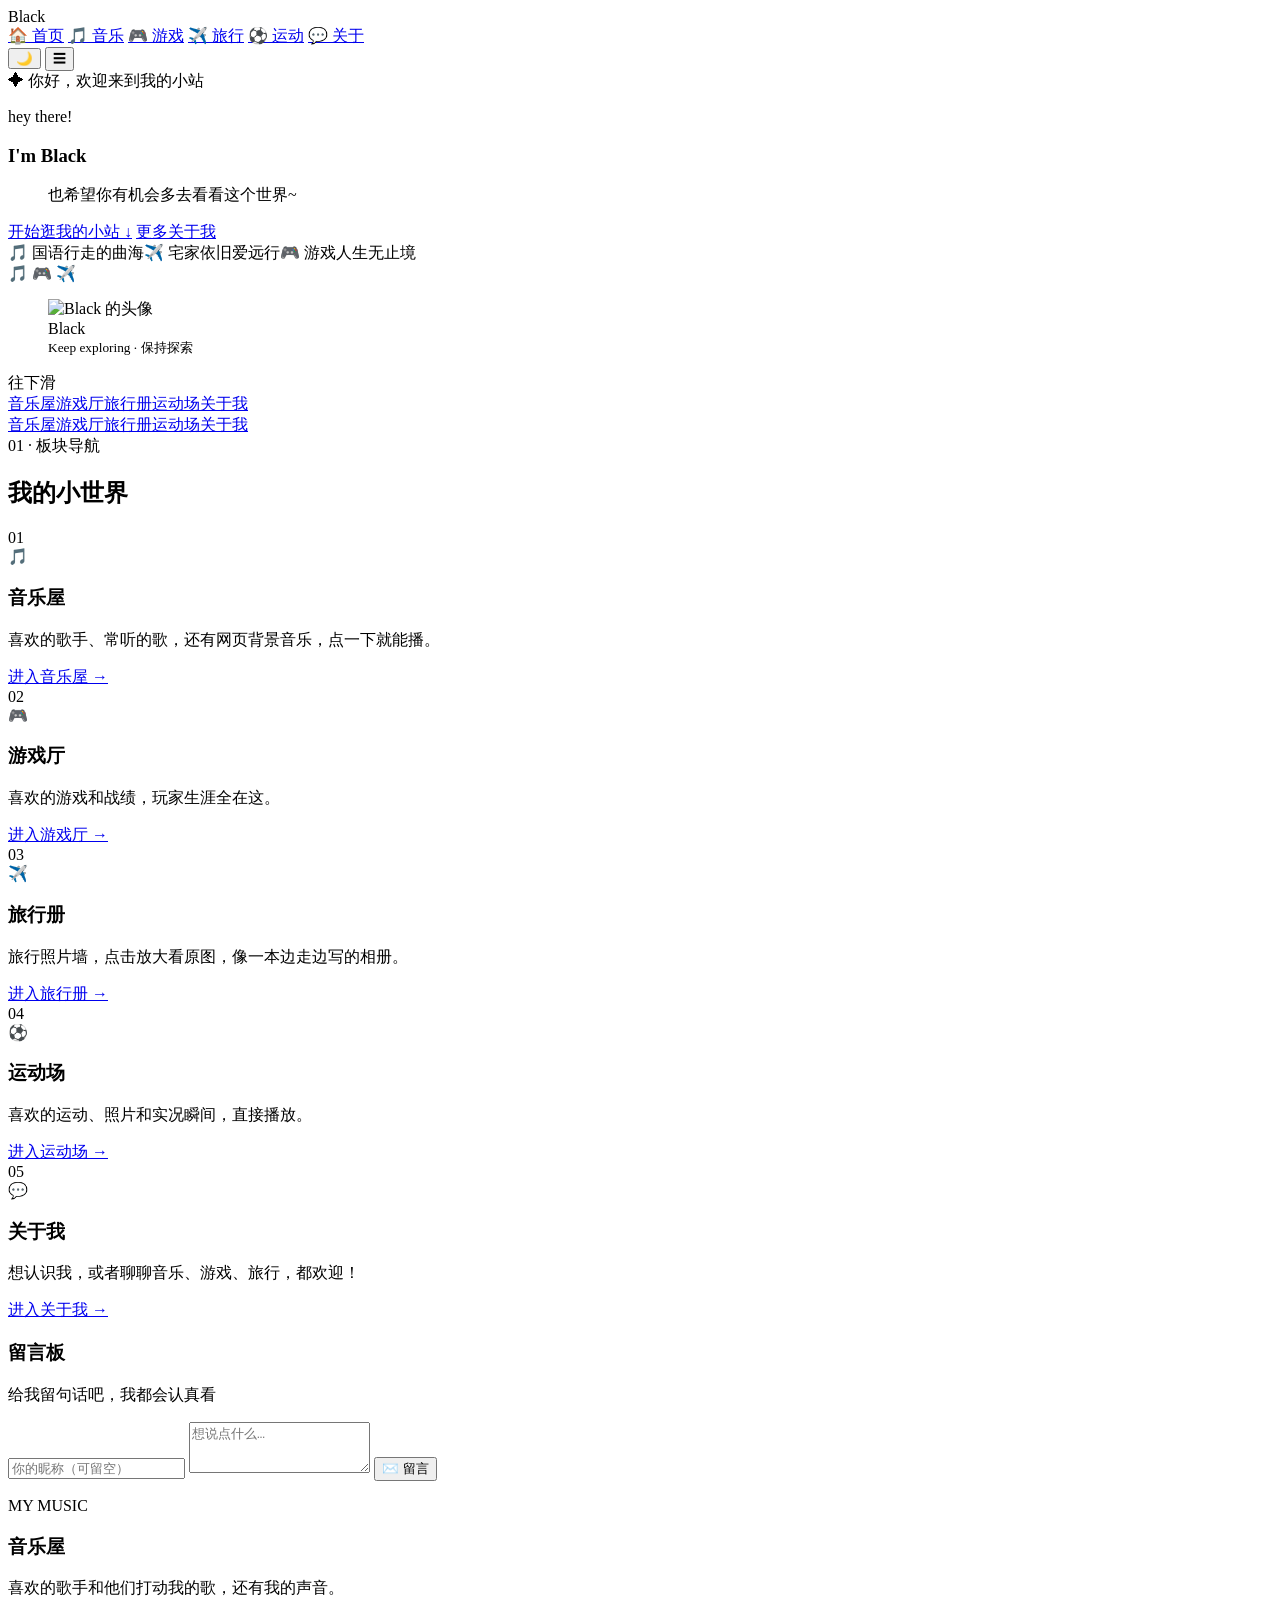
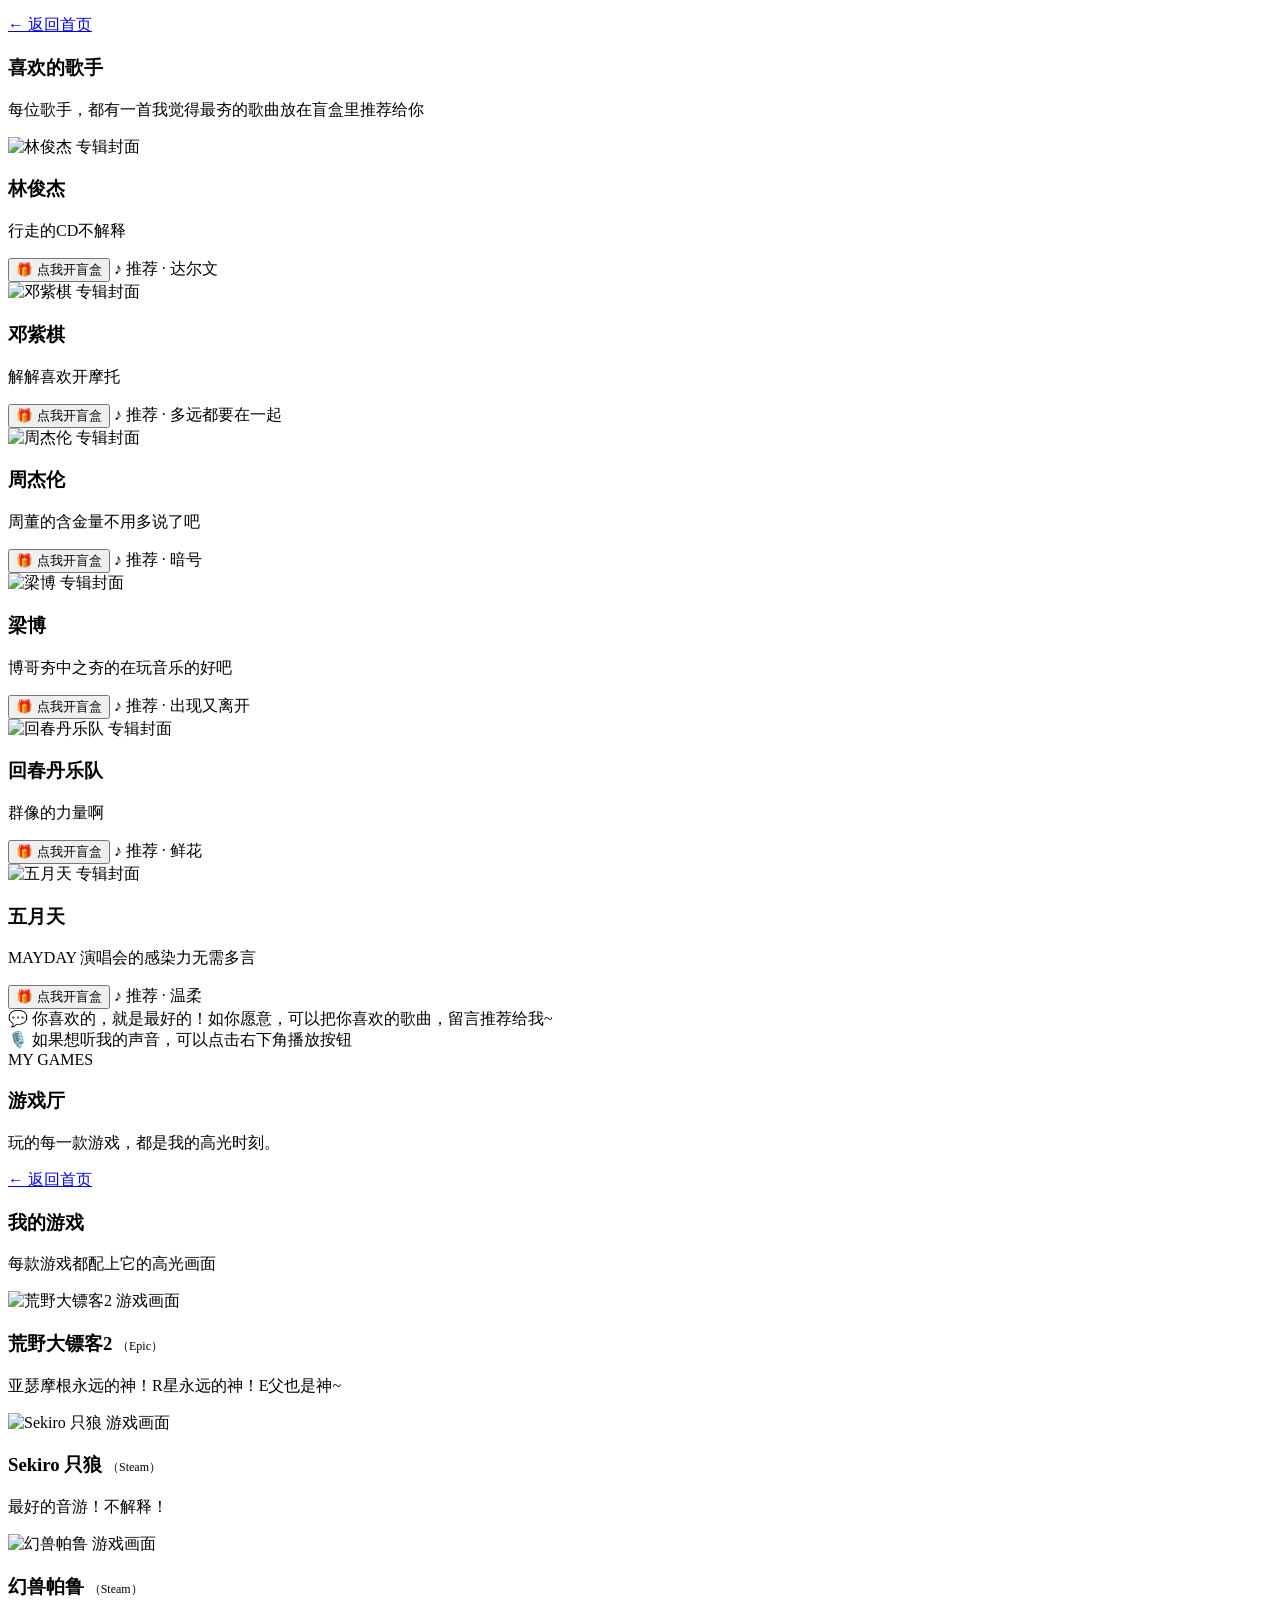
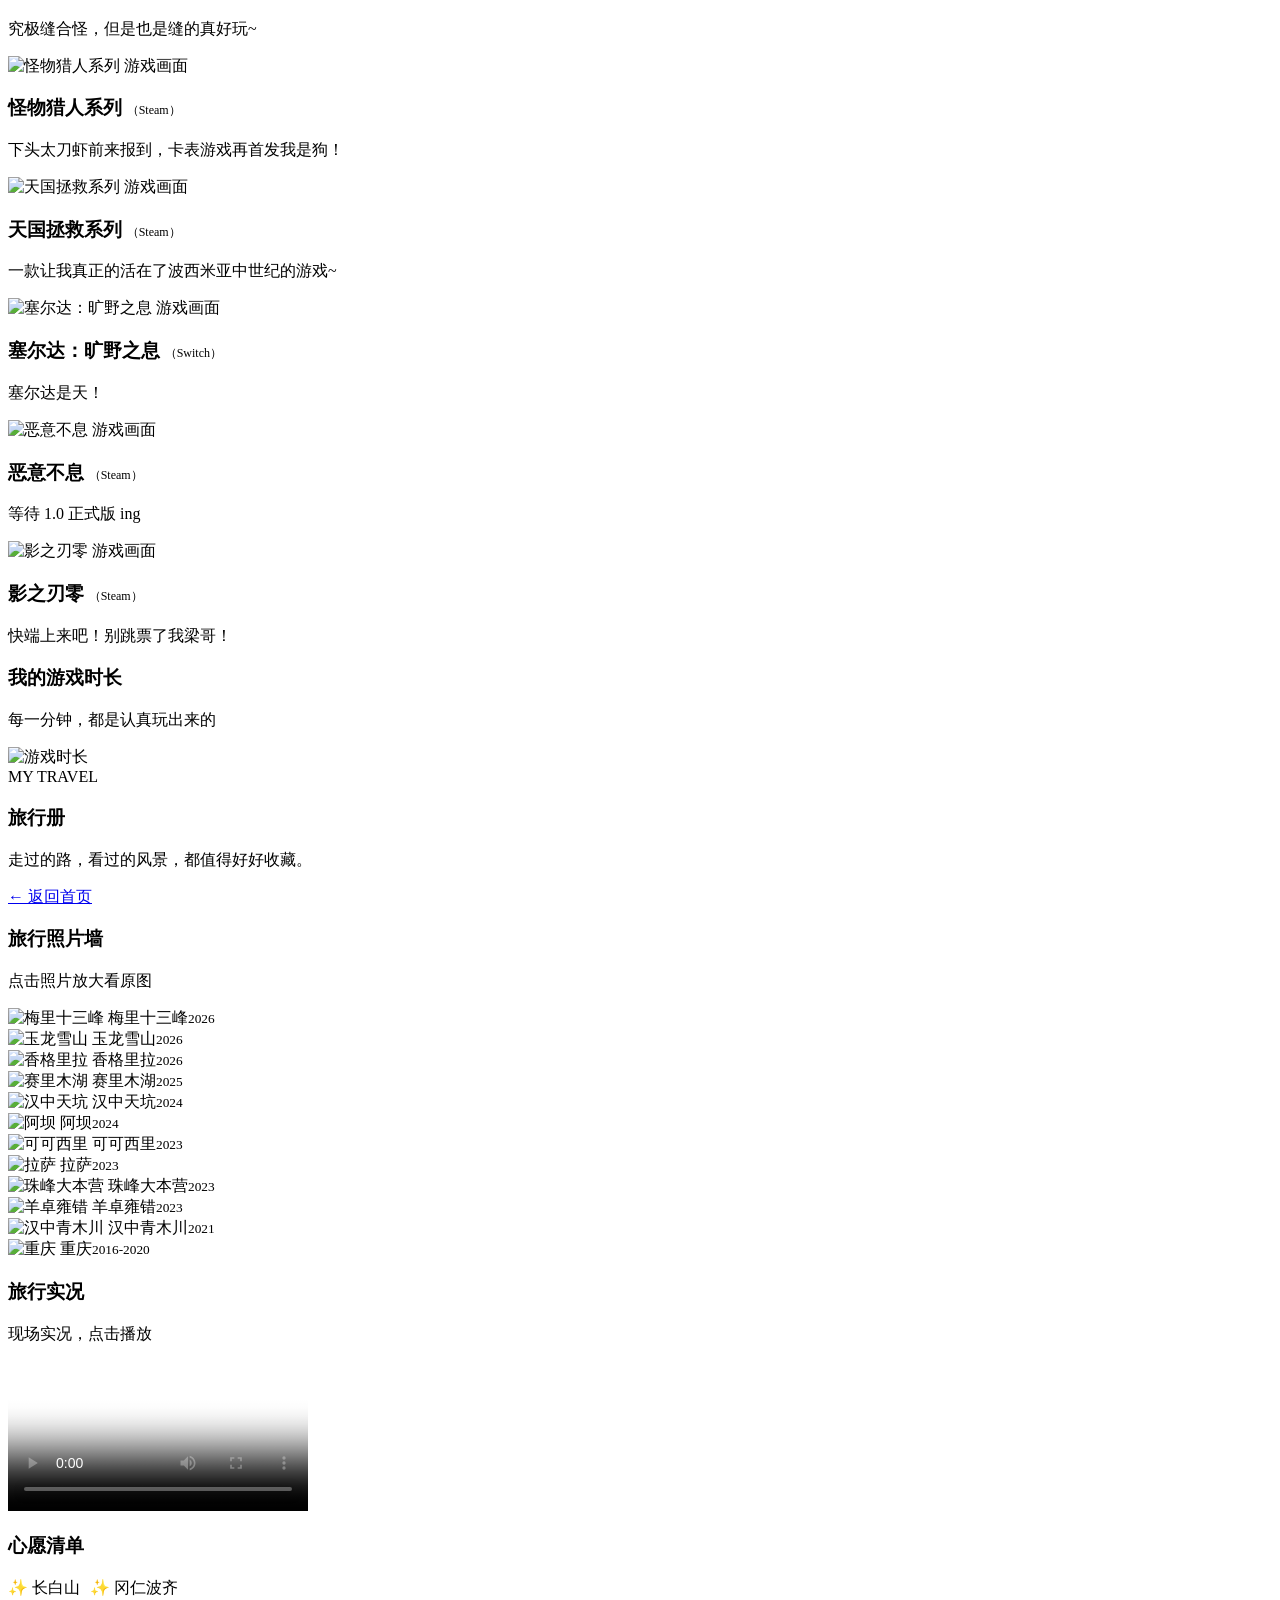
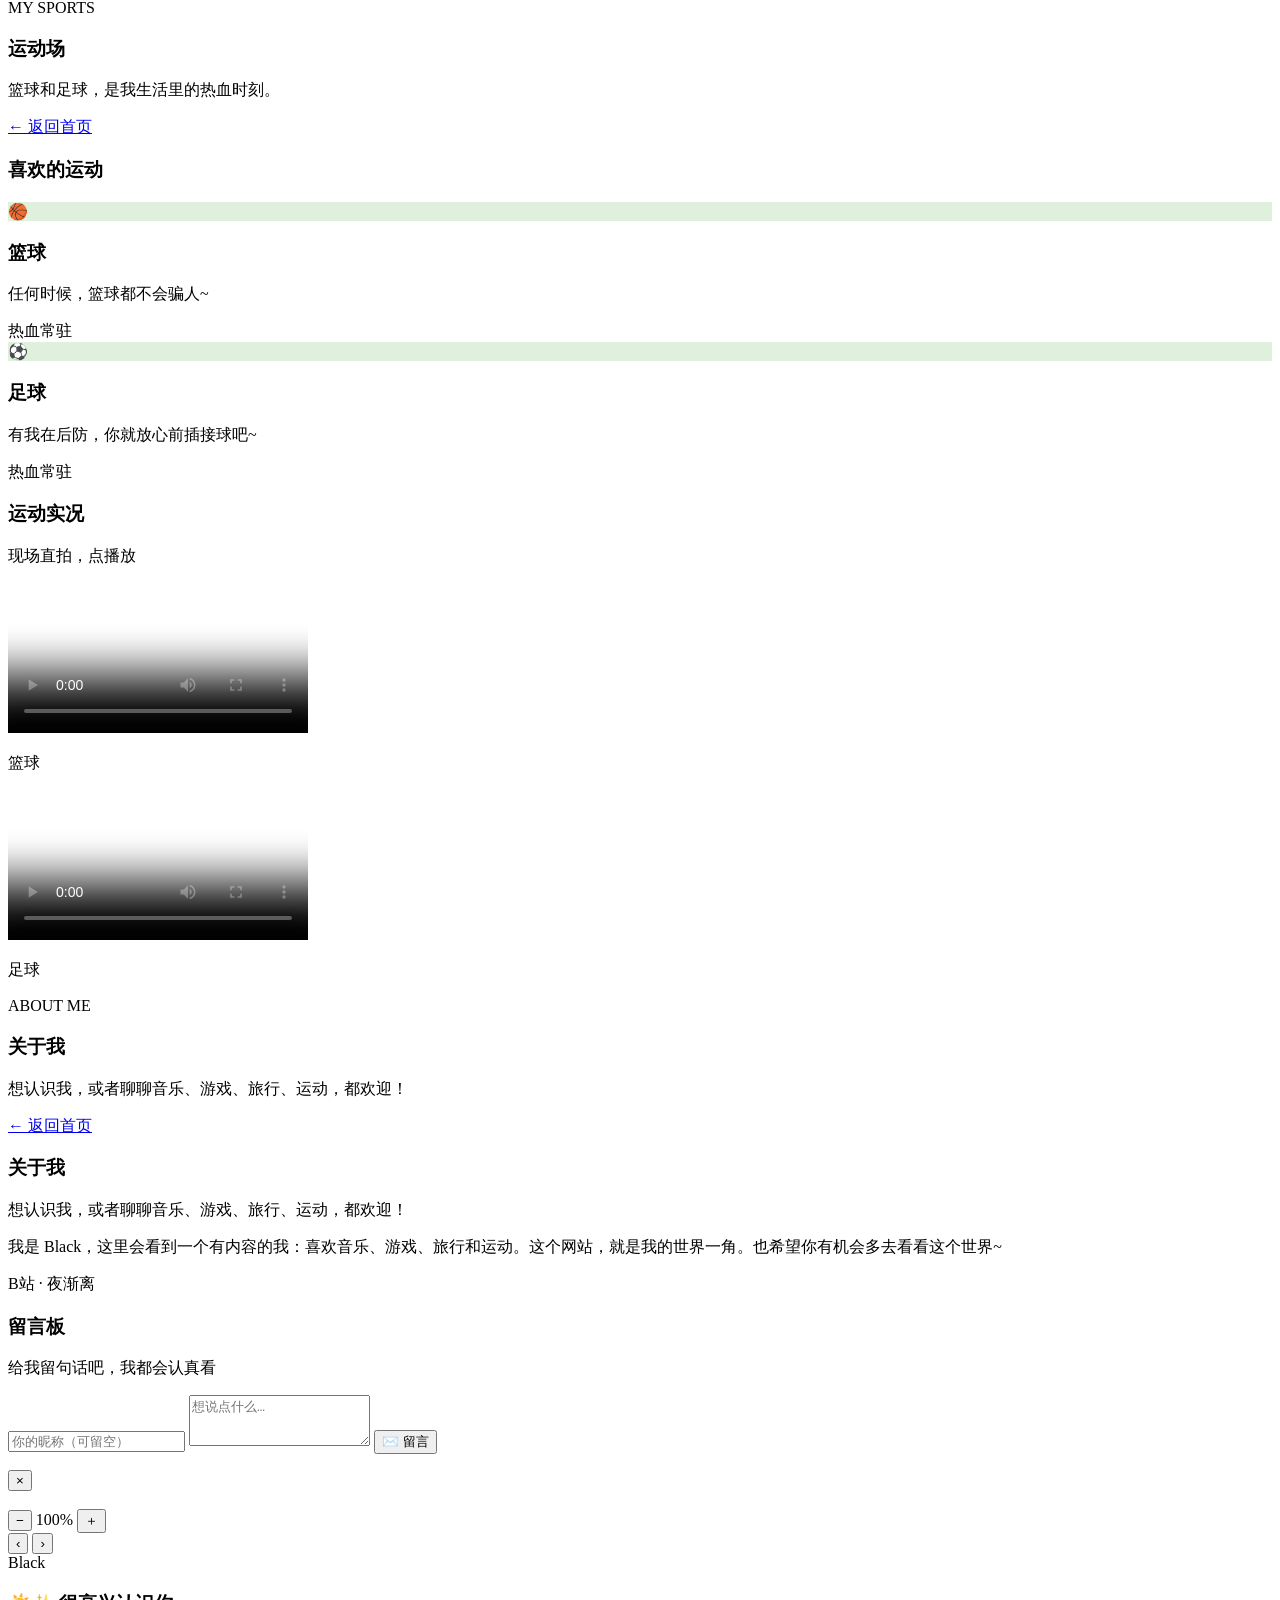
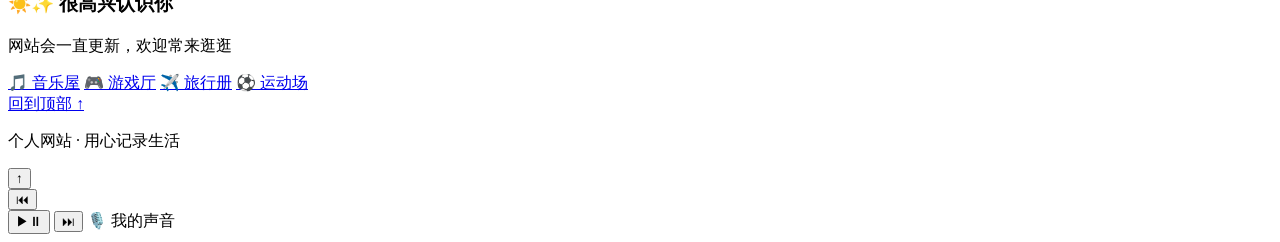
==== index.html @ 196e5628 "个站 Signed-off-by: LKlklk118 <2548847920@qq.com>" ====
<!DOCTYPE html>
<html lang="zh-CN">
<head>
<meta charset="UTF-8">
<meta name="viewport" content="width=device-width, initial-scale=1.0">
<meta name="description" content="也希望你有机会多去看看这个世界~">
<meta name="theme-color" content="#FDDC02">
<title>Black · 个人网站</title>
<link rel="icon" href="data:image/svg+xml,<svg xmlns='http://www.w3.org/2000/svg' viewBox='0 0 100 100'><circle cx='50' cy='50' r='46' fill='%23FDDC02'/><text x='50' y='62' font-family='Arial,sans-serif' font-size='38' font-weight='bold' text-anchor='middle' fill='%23000'>LK</text></svg>">
<link rel="stylesheet" href="assets/css/style.css">
</head>
<body>
<div class="reading" id="readingBar"></div>
<header class="nav">
  <div class="logo"><span class="logo-sun"></span>Black</div>
  <div class="nav-right">
    <nav class="nav-links" id="navLinks">
      <a href="#/home" class="active">🏠 首页</a>
      <a href="#/music">🎵 音乐</a>
      <a href="#/games">🎮 游戏</a>
      <a href="#/travel">✈️ 旅行</a>
      <a href="#/sports">⚽ 运动</a>
      <a href="#/about">💬 关于</a>
    </nav>
    <button class="theme-btn" id="themeBtn" aria-label="切换深色/浅色模式" title="切换深色/浅色模式">🌙</button>
    <button class="burger" id="burgerBtn" aria-label="打开菜单">☰</button>
  </div>
</header>
<main>
<section id="sec-home" class="spa-sec active">
<section class="hero" id="top">
  <div class="hero-dots"></div>
  <div class="sun"></div>
  <div class="hero-blob"></div>
  <div class="hero-inner">
    <div class="hero-text">
      <span class="kicker anim d1">✦ 你好，欢迎来到我的小站</span>
      <p class="cursive anim d2">hey there!</p>
      <h1 class="anim d2">I'm <span class="name">Black</span></h1>
      <p class="typed-line anim d3"><span id="typed" data-text="这里会看到一个有内容的我"></span></p>
      <blockquote class="motto anim d4">也希望你有机会多去看看这个世界~</blockquote>
      <div class="cta anim d5">
        <a class="btn" href="#cards">开始逛我的小站 <span class="arr">↓</span></a>
        <a class="btn ghost" href="#/about">更多关于我</a>
      </div>
      <div class="stats anim d6"><span class="stat">🎵 国语行走的曲海</span><span class="stat">✈️ 宅家依旧爱远行</span><span class="stat">🎮 游戏人生无止境</span></div>
    </div>
    <div class="hero-avatar anim d4">
      <span class="sticker s1">🎵</span>
      <span class="sticker s2">🎮</span>
      <span class="sticker s3">✈️</span>
      <figure class="polaroid">
        <div class="photo"><img src="assets/img/avatar.jpg" alt="Black 的头像"></div>
        <figcaption>Black</figcaption>
        <small>Keep exploring · 保持探索</small>
      </figure>
    </div>
  </div>
  <div class="scroll-hint"><i></i>往下滑</div>
</section>

<div class="marquee" aria-hidden="true">
  <div class="marquee-track">
    <div class="mq">
      <a href="#/music"><span>音乐屋</span></a><a href="#/games"><span>游戏厅</span></a><a href="#/travel"><span>旅行册</span></a><a href="#/sports"><span>运动场</span></a><a href="#/about"><span>关于我</span></a>
    </div>
    <div class="mq">
      <a href="#/music"><span>音乐屋</span></a><a href="#/games"><span>游戏厅</span></a><a href="#/travel"><span>旅行册</span></a><a href="#/sports"><span>运动场</span></a><a href="#/about"><span>关于我</span></a>
    </div>
  </div>
</div>

<section class="cards" id="cards">
  <div class="section-head reveal">
    <div class="kicker2">01 · 板块导航</div>
    <h2>我的小世界</h2>
    <div class="title-line"></div>
  </div>
  <div class="bento">

    <div class="card tilt reveal wide">
      <span class="num">01</span>
      <div class="icon c-music"><span class="ic">🎵</span></div>
      <h3>音乐屋</h3>
      <p>喜欢的歌手、常听的歌，还有网页背景音乐，点一下就能播。</p>
      <a class="enter" href="#/music">进入音乐屋 <span class="arr">→</span></a>
    </div>
    <div class="card tilt reveal ">
      <span class="num">02</span>
      <div class="icon c-game"><span class="ic">🎮</span></div>
      <h3>游戏厅</h3>
      <p>喜欢的游戏和战绩，玩家生涯全在这。</p>
      <a class="enter" href="#/games">进入游戏厅 <span class="arr">→</span></a>
    </div>
    <div class="card tilt reveal ">
      <span class="num">03</span>
      <div class="icon c-travel"><span class="ic">✈️</span></div>
      <h3>旅行册</h3>
      <p>旅行照片墙，点击放大看原图，像一本边走边写的相册。</p>
      <a class="enter" href="#/travel">进入旅行册 <span class="arr">→</span></a>
    </div>
    <div class="card tilt reveal wide2">
      <span class="num">04</span>
      <div class="icon c-sport"><span class="ic">⚽</span></div>
      <h3>运动场</h3>
      <p>喜欢的运动、照片和实况瞬间，直接播放。</p>
      <a class="enter" href="#/sports">进入运动场 <span class="arr">→</span></a>
    </div>
    <div class="card tilt reveal wide3">
      <span class="num">05</span>
      <div class="icon c-about"><span class="ic">💬</span></div>
      <h3>关于我</h3>
      <p>想认识我，或者聊聊音乐、游戏、旅行，都欢迎！</p>
      <a class="enter" href="#/about">进入关于我 <span class="arr">→</span></a>
    </div>
  </div>
</section>

<div class="home-gb"><div class="home-gb-inner">
  <div class="block reveal guestbook-wrap">
    <h3 class="block-title">留言板</h3>
    <p class="block-sub">给我留句话吧，我都会认真看</p>
    <div class="guestbook">
      <div class="gb-form">
        <input class="gb-name" maxlength="12" placeholder="你的昵称（可留空）">
        <textarea class="gb-msg" rows="3" maxlength="200" placeholder="想说点什么…"></textarea>
        <button class="gb-send" type="button">✉️ 留言</button>
      </div>
      <ul class="gb-list"></ul>
    </div>
  </div>
</div></div></section>
<section id="sec-music" class="spa-sec">
<section class="page-hero" id="top">
  <div class="page-hero-inner">
    <div class="kicker2">MY MUSIC</div>
    <h1>音乐屋</h1>
    <div class="title-line"></div>
    <p class="section-sub">喜欢的歌手和他们打动我的歌，还有我的声音。</p>
  </div>
</section>
<section class="page-content"><div class="page-inner"><a class="back-link" href="#/home">← 返回首页</a>
  <div class="block reveal">
    <h3 class="block-title">喜欢的歌手</h3>
    <p class="block-sub">每位歌手，都有一首我觉得<span class="hot-word">最夯的歌曲</span>放在盲盒里推荐给你</p>
    <div class="pg-grid">
      <div class="pg-card reveal">
        <div class="cover-art"><img src="assets/img/music/lin.jpg" alt="林俊杰 专辑封面"></div>
        <h3>林俊杰</h3>
        <p>行走的CD不解释</p>
        <div class="rec-box">
          <button class="rec-reveal" type="button">🎁 点我开盲盒</button>
          <span class="rec-song">♪ 推荐 · 达尔文</span>
        </div>
      </div>
      <div class="pg-card reveal">
        <div class="cover-art"><img src="assets/img/music/gem.jpg" alt="邓紫棋 专辑封面"></div>
        <h3>邓紫棋</h3>
        <p>解解喜欢开摩托</p>
        <div class="rec-box">
          <button class="rec-reveal" type="button">🎁 点我开盲盒</button>
          <span class="rec-song">♪ 推荐 · 多远都要在一起</span>
        </div>
      </div>
      <div class="pg-card reveal">
        <div class="cover-art"><img src="assets/img/music/jay.jpg" alt="周杰伦 专辑封面"></div>
        <h3>周杰伦</h3>
        <p>周董的含金量不用多说了吧</p>
        <div class="rec-box">
          <button class="rec-reveal" type="button">🎁 点我开盲盒</button>
          <span class="rec-song">♪ 推荐 · 暗号</span>
        </div>
      </div>
      <div class="pg-card reveal">
        <div class="cover-art"><img src="assets/img/music/liangbo.jpg" alt="梁博 专辑封面"></div>
        <h3>梁博</h3>
        <p>博哥夯中之夯的在玩音乐的好吧</p>
        <div class="rec-box">
          <button class="rec-reveal" type="button">🎁 点我开盲盒</button>
          <span class="rec-song">♪ 推荐 · 出现又离开</span>
        </div>
      </div>
      <div class="pg-card reveal">
        <div class="cover-art"><img src="assets/img/music/huichun.jpg" alt="回春丹乐队 专辑封面"></div>
        <h3>回春丹乐队</h3>
        <p>群像的力量啊</p>
        <div class="rec-box">
          <button class="rec-reveal" type="button">🎁 点我开盲盒</button>
          <span class="rec-song">♪ 推荐 · 鲜花</span>
        </div>
      </div>
      <div class="pg-card reveal">
        <div class="cover-art"><img src="assets/img/music/mayday.jpg" alt="五月天 专辑封面"></div>
        <h3>五月天</h3>
        <p>MAYDAY 演唱会的感染力无需多言</p>
        <div class="rec-box">
          <button class="rec-reveal" type="button">🎁 点我开盲盒</button>
          <span class="rec-song">♪ 推荐 · 温柔</span>
        </div>
      </div></div>
  </div>
  <div class="block reveal">
    <div class="quote-line">💬 你喜欢的，就是最好的！如你愿意，可以把你喜欢的歌曲，留言推荐给我~</div>
  </div>
<div class="block reveal"><div class="voice-note">🎙️ 如果想听我的声音，可以点击右下角播放按钮</div></div>
</div></section></section>
<section id="sec-games" class="spa-sec">
<section class="page-hero" id="top">
  <div class="page-hero-inner">
    <div class="kicker2">MY GAMES</div>
    <h1>游戏厅</h1>
    <div class="title-line"></div>
    <p class="section-sub">玩的每一款游戏，都是我的高光时刻。</p>
  </div>
</section>
<section class="page-content"><div class="page-inner"><a class="back-link" href="#/home">← 返回首页</a>
  <div class="block reveal">
    <h3 class="block-title">我的游戏</h3>
    <p class="block-sub">每款游戏都配上它的高光画面</p>
    <div class="pg-grid games-grid">
      <div class="pg-card reveal">
        <div class="game-img"><img src="assets/img/games/rdr2-1.jpg" alt="荒野大镖客2 游戏画面"></div>
        <h3>荒野大镖客2 <small style="font-weight:400;color:var(--grey);font-size:12px">（Epic）</small></h3>
        <p>亚瑟摩根永远的神！R星永远的神！E父也是神~</p>
      </div>
      <div class="pg-card reveal">
        <div class="game-img"><img src="assets/img/games/sekiro-1.jpg" alt="Sekiro 只狼 游戏画面"></div>
        <h3>Sekiro 只狼 <small style="font-weight:400;color:var(--grey);font-size:12px">（Steam）</small></h3>
        <p>最好的音游！不解释！</p>
      </div>
      <div class="pg-card reveal">
        <div class="game-img"><img src="assets/img/games/palworld-1.jpg" alt="幻兽帕鲁 游戏画面"></div>
        <h3>幻兽帕鲁 <small style="font-weight:400;color:var(--grey);font-size:12px">（Steam）</small></h3>
        <p>究极缝合怪，但是也是缝的真好玩~</p>
      </div>
      <div class="pg-card reveal">
        <div class="game-img"><img src="assets/img/games/mhworld-1.jpg" alt="怪物猎人系列 游戏画面"></div>
        <h3>怪物猎人系列 <small style="font-weight:400;color:var(--grey);font-size:12px">（Steam）</small></h3>
        <p>下头太刀虾前来报到，卡表游戏再首发我是狗！</p>
      </div>
      <div class="pg-card reveal">
        <div class="game-img"><img src="assets/img/games/kcd-1.jpg" alt="天国拯救系列 游戏画面"></div>
        <h3>天国拯救系列 <small style="font-weight:400;color:var(--grey);font-size:12px">（Steam）</small></h3>
        <p>一款让我真正的活在了波西米亚中世纪的游戏~</p>
      </div>
      <div class="pg-card reveal">
        <div class="game-img"><img src="assets/img/games/zelda-1.jpg" alt="塞尔达：旷野之息 游戏画面"></div>
        <h3>塞尔达：旷野之息 <small style="font-weight:400;color:var(--grey);font-size:12px">（Switch）</small></h3>
        <p>塞尔达是天！</p>
      </div>
      <div class="pg-card reveal">
        <div class="game-img"><img src="assets/img/games/nrfw-1.jpg" alt="恶意不息 游戏画面"></div>
        <h3>恶意不息 <small style="font-weight:400;color:var(--grey);font-size:12px">（Steam）</small></h3>
        <p>等待 1.0 正式版 ing</p>
      </div>
      <div class="pg-card reveal">
        <div class="game-img"><img src="assets/img/games/pbz-1.jpg" alt="影之刃零 游戏画面"></div>
        <h3>影之刃零 <small style="font-weight:400;color:var(--grey);font-size:12px">（Steam）</small></h3>
        <p>快端上来吧！别跳票了我梁哥！</p>
      </div></div>
  </div>

  <div class="block reveal">
    <h3 class="block-title">我的游戏时长</h3>
    <p class="block-sub">每一分钟，都是认真玩出来的</p>
    <div class="playtime-card"><img src="assets/img/games/playtime.jpg" alt="游戏时长"></div>
  </div>
</div></section></section>
<section id="sec-travel" class="spa-sec">
<section class="page-hero" id="top">
  <div class="page-hero-inner">
    <div class="kicker2">MY TRAVEL</div>
    <h1>旅行册</h1>
    <div class="title-line"></div>
    <p class="section-sub">走过的路，看过的风景，都值得好好收藏。</p>
  </div>
</section>
<section class="page-content"><div class="page-inner"><a class="back-link" href="#/home">← 返回首页</a>
  <div class="block reveal">
    <h3 class="block-title">旅行照片墙</h3>
    <p class="block-sub">点击照片放大看原图</p>
    <div class="gallery">
      <div class="g-item reveal" data-src="assets/img/travel/梅里十三峰-2026.jpg" data-cap="梅里十三峰 · 2026">
        <img src="assets/img/travel/梅里十三峰-2026.jpg" alt="梅里十三峰">
        <span class="cap">梅里十三峰<small>2026</small></span>
      </div>
      <div class="g-item reveal" data-src="assets/img/travel/玉龙雪山-2026.jpg" data-cap="玉龙雪山 · 2026">
        <img src="assets/img/travel/玉龙雪山-2026.jpg" alt="玉龙雪山">
        <span class="cap">玉龙雪山<small>2026</small></span>
      </div>
      <div class="g-item reveal" data-src="assets/img/travel/香格里拉转经筒-2026.jpg" data-cap="香格里拉 · 2026">
        <img src="assets/img/travel/香格里拉转经筒-2026.jpg" alt="香格里拉">
        <span class="cap">香格里拉<small>2026</small></span>
      </div>
      <div class="g-item reveal" data-src="assets/img/travel/赛里木湖-2025.jpg" data-cap="赛里木湖 · 2025">
        <img src="assets/img/travel/赛里木湖-2025.jpg" alt="赛里木湖">
        <span class="cap">赛里木湖<small>2025</small></span>
      </div>
      <div class="g-item reveal" data-src="assets/img/travel/汉中天坑-2024.jpg" data-cap="汉中天坑 · 2024">
        <img src="assets/img/travel/汉中天坑-2024.jpg" alt="汉中天坑">
        <span class="cap">汉中天坑<small>2024</small></span>
      </div>
      <div class="g-item reveal" data-src="assets/img/travel/阿坝藏族羌族自治州-2024.jpg" data-cap="阿坝 · 2024">
        <img src="assets/img/travel/阿坝藏族羌族自治州-2024.jpg" alt="阿坝">
        <span class="cap">阿坝<small>2024</small></span>
      </div>
      <div class="g-item reveal" data-src="assets/img/travel/可可西里-2023.jpg" data-cap="可可西里 · 2023">
        <img src="assets/img/travel/可可西里-2023.jpg" alt="可可西里">
        <span class="cap">可可西里<small>2023</small></span>
      </div>
      <div class="g-item reveal" data-src="assets/img/travel/拉萨-2023.jpg" data-cap="拉萨 · 2023">
        <img src="assets/img/travel/拉萨-2023.jpg" alt="拉萨">
        <span class="cap">拉萨<small>2023</small></span>
      </div>
      <div class="g-item reveal" data-src="assets/img/travel/珠峰大本营-2023.jpg" data-cap="珠峰大本营 · 2023">
        <img src="assets/img/travel/珠峰大本营-2023.jpg" alt="珠峰大本营">
        <span class="cap">珠峰大本营<small>2023</small></span>
      </div>
      <div class="g-item reveal" data-src="assets/img/travel/羊卓雍错-2023.jpg" data-cap="羊卓雍错 · 2023">
        <img src="assets/img/travel/羊卓雍错-2023.jpg" alt="羊卓雍错">
        <span class="cap">羊卓雍错<small>2023</small></span>
      </div>
      <div class="g-item reveal" data-src="assets/img/travel/汉中青木川-2021.jpg" data-cap="汉中青木川 · 2021">
        <img src="assets/img/travel/汉中青木川-2021.jpg" alt="汉中青木川">
        <span class="cap">汉中青木川<small>2021</small></span>
      </div>
      <div class="g-item reveal" data-src="assets/img/travel/重庆-2016至2020.jpg" data-cap="重庆 · 2016-2020">
        <img src="assets/img/travel/重庆-2016至2020.jpg" alt="重庆">
        <span class="cap">重庆<small>2016-2020</small></span>
      </div></div>
  </div>

  <div class="block reveal">
    <h3 class="block-title">旅行实况</h3>
    <p class="block-sub">现场实况，点击播放</p>
    <div class="video-grid"><div><video controls preload="metadata" src="assets/media/travel-live.mp4" poster="assets/img/posters/travel-live.jpg" onplay="window.parent.postMessage({type:'music-video',action:'start'},'*')" onpause="window.parent.postMessage({type:'music-video',action:'end'},'*')"></video></div></div>
  </div>
  <div class="block reveal">
    <h3 class="block-title">心愿清单</h3>
    <div style="display:flex;gap:10px;flex-wrap:wrap"><span class="chip">✨ 长白山</span><span class="chip">✨ 冈仁波齐</span></div>
  </div>
</div></section></section>
<section id="sec-sports" class="spa-sec">
<section class="page-hero" id="top">
  <div class="page-hero-inner">
    <div class="kicker2">MY SPORTS</div>
    <h1>运动场</h1>
    <div class="title-line"></div>
    <p class="section-sub">篮球和足球，是我生活里的热血时刻。</p>
  </div>
</section>
<section class="page-content"><div class="page-inner"><a class="back-link" href="#/home">← 返回首页</a>
  <div class="block reveal">
    <h3 class="block-title">喜欢的运动</h3>
    <div class="pg-grid">
      <div class="pg-card reveal">
        <div class="em" style="background:#DFF0DC">🏀</div>
        <h3>篮球</h3>
        <p>任何时候，篮球都不会骗人~</p>
        <span class="tag">热血常驻</span>
      </div>
      <div class="pg-card reveal">
        <div class="em" style="background:#DFF0DC">⚽</div>
        <h3>足球</h3>
        <p>有我在后防，你就放心前插接球吧~</p>
        <span class="tag">热血常驻</span>
      </div></div>
  </div>

  <div class="block reveal">
    <h3 class="block-title">运动实况</h3>
    <p class="block-sub">现场直拍，点播放</p>
    <div class="video-grid">
      <div class="reveal">
        <video controls preload="metadata" src="assets/media/sport-2.mp4" poster="assets/img/posters/sport-2.jpg" onplay="window.parent.postMessage({type:'music-video',action:'start'},'*')" onpause="window.parent.postMessage({type:'music-video',action:'end'},'*')"></video>
        <p>篮球</p>
      </div>
      <div class="reveal">
        <video controls preload="metadata" src="assets/media/sport-1.mp4" poster="assets/img/posters/sport-1.jpg" onplay="window.parent.postMessage({type:'music-video',action:'start'},'*')" onpause="window.parent.postMessage({type:'music-video',action:'end'},'*')"></video>
        <p>足球</p>
      </div></div>
  </div>
</div></section></section>
<section id="sec-about" class="spa-sec">
<section class="page-hero" id="top">
  <div class="page-hero-inner">
    <div class="kicker2">ABOUT ME</div>
    <h1>关于我</h1>
    <div class="title-line"></div>
    <p class="section-sub">想认识我，或者聊聊音乐、游戏、旅行、运动，都欢迎！</p>
  </div>
</section>
<section class="page-content"><div class="page-inner"><a class="back-link" href="#/home">← 返回首页</a>
  <div class="block reveal">
    <div class="about-card">
      <h3 class="block-title">关于我</h3>
      <p>想认识我，或者聊聊音乐、游戏、旅行、运动，都欢迎！</p>
      <p>我是 Black，这里会看到一个有内容的我：喜欢音乐、游戏、旅行和运动。这个网站，就是我的世界一角。也希望你有机会多去看看这个世界~</p>
      <div class="contact-chips"><span>B站 · 夜渐离</span></div>
    </div>
  </div>


  <div class="block reveal guestbook-wrap">
    <h3 class="block-title">留言板</h3>
    <p class="block-sub">给我留句话吧，我都会认真看</p>
    <div class="guestbook">
      <div class="gb-form">
        <input class="gb-name" maxlength="12" placeholder="你的昵称（可留空）">
        <textarea class="gb-msg" rows="3" maxlength="200" placeholder="想说点什么…"></textarea>
        <button class="gb-send" type="button">✉️ 留言</button>
      </div>
      <ul class="gb-list"></ul>
    </div>
  </div>
</div></section></section>
</main>

<div class="lightbox" id="lightbox">
  <button class="lb-close" aria-label="关闭">×</button>
  <div class="lb-stage"><img alt=""></div>
  <div class="lb-cap"></div>
  <div class="lb-zoom">
    <button class="lb-zout" aria-label="缩小">−</button>
    <span class="lb-zval">100%</span>
    <button class="lb-zin" aria-label="放大">＋</button>
  </div>
  <button class="lb-nav lb-prev">‹</button>
  <button class="lb-nav lb-next">›</button>
</div>

<footer>
  <div class="watermark">Black</div>
  <h3><span class="t-sun">☀️</span><span class="t-star">✨</span> 很高兴认识你</h3>
  <p class="f-sub">网站会一直更新，欢迎常来逛逛</p>
  <div class="f-links">
    <a class="f-link" href="#/music">🎵 音乐屋</a>
    <a class="f-link" href="#/games">🎮 游戏厅</a>
    <a class="f-link" href="#/travel">✈️ 旅行册</a>
    <a class="f-link" href="#/sports">⚽ 运动场</a>
  </div>
  <a class="top-btn" href="#top">回到顶部 ↑</a>
  <p>个人网站 · 用心记录生活</p>
</footer>
<button class="to-top" id="toTop" aria-label="回到顶部">↑</button>


<div class="gplayer" id="gplayer">
  <button class="gp-prev" id="gpPrev" aria-label="上一首">⏮</button>
  <div class="reel"></div>
  <button class="gp-play" id="gpPlay" aria-label="播放我的声音">
    <span class="played">▶</span><span class="paused">⏸</span>
  </button>
  <button class="gp-next" id="gpNext" aria-label="下一首">⏭</button>
  <span class="gp-tip">🎙️ 我的声音</span>
</div>

<script src="assets/js/main.js"></script>
</body>
</html>
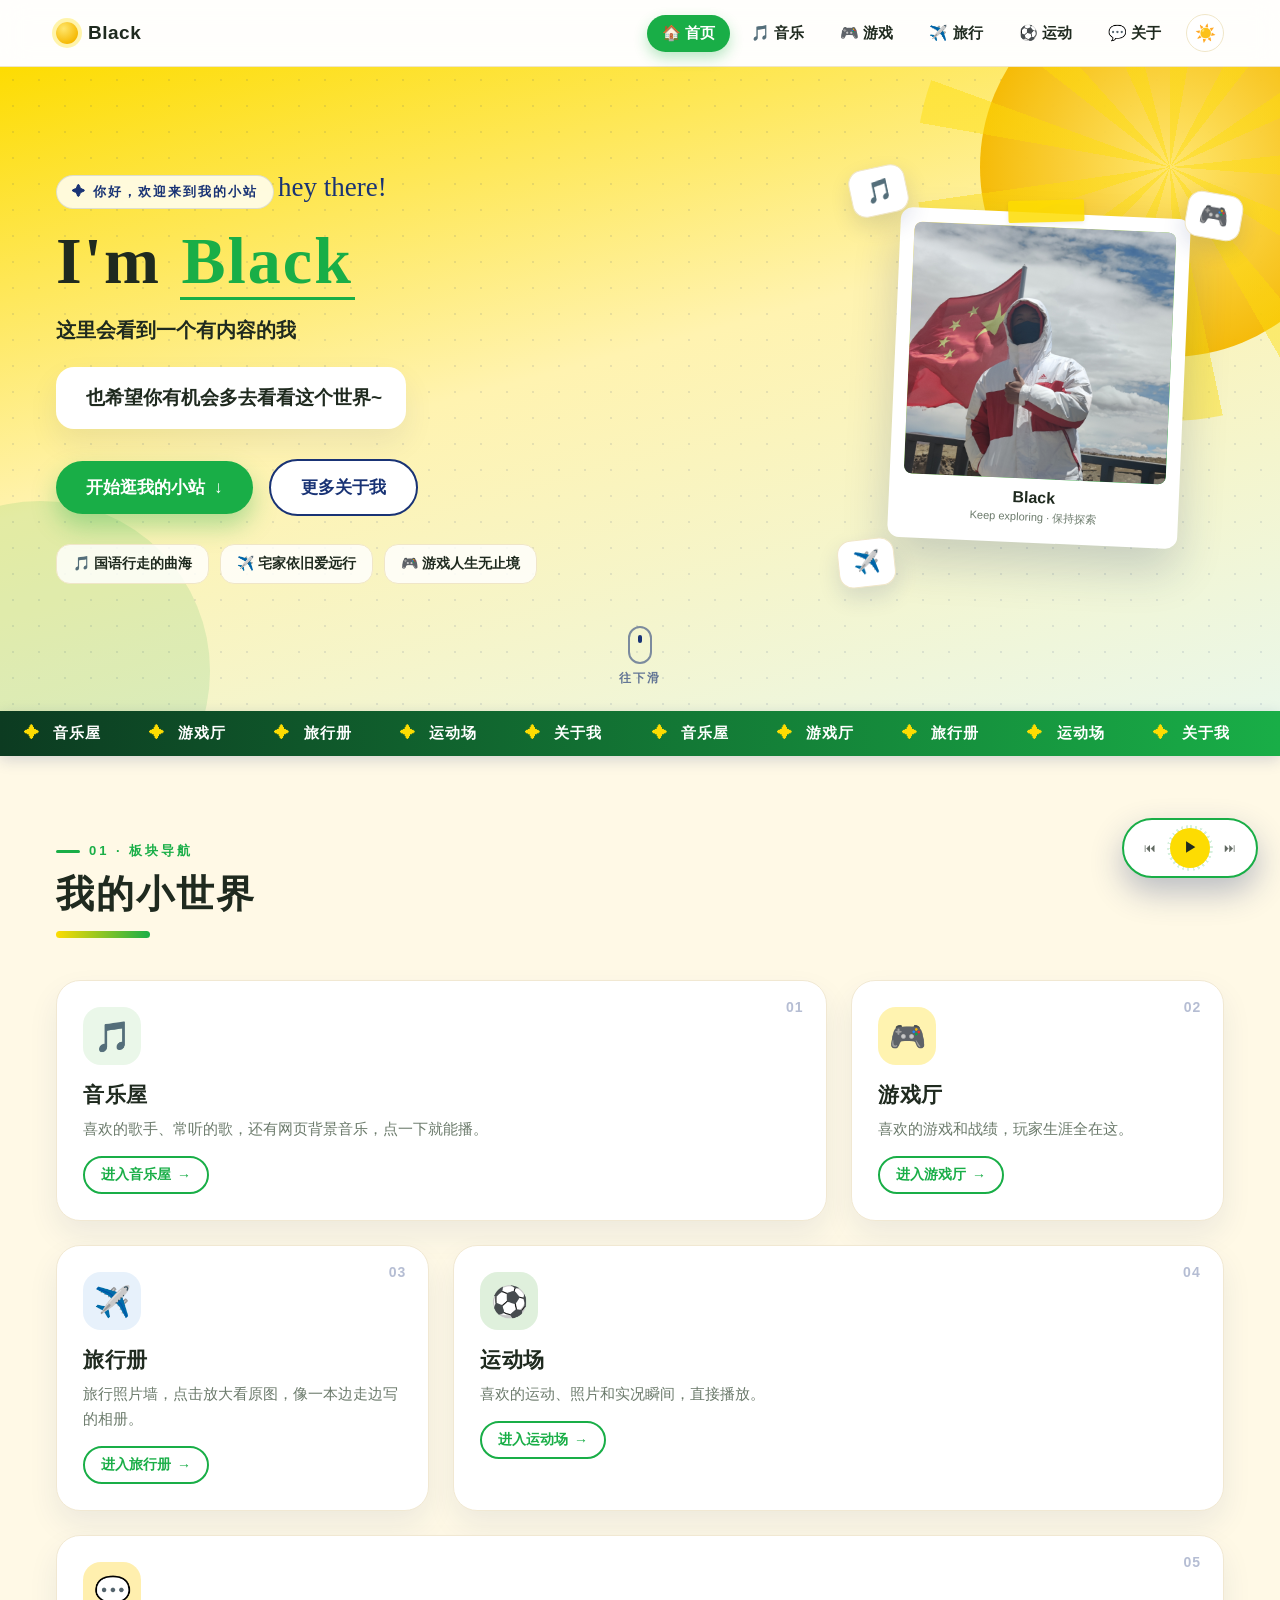
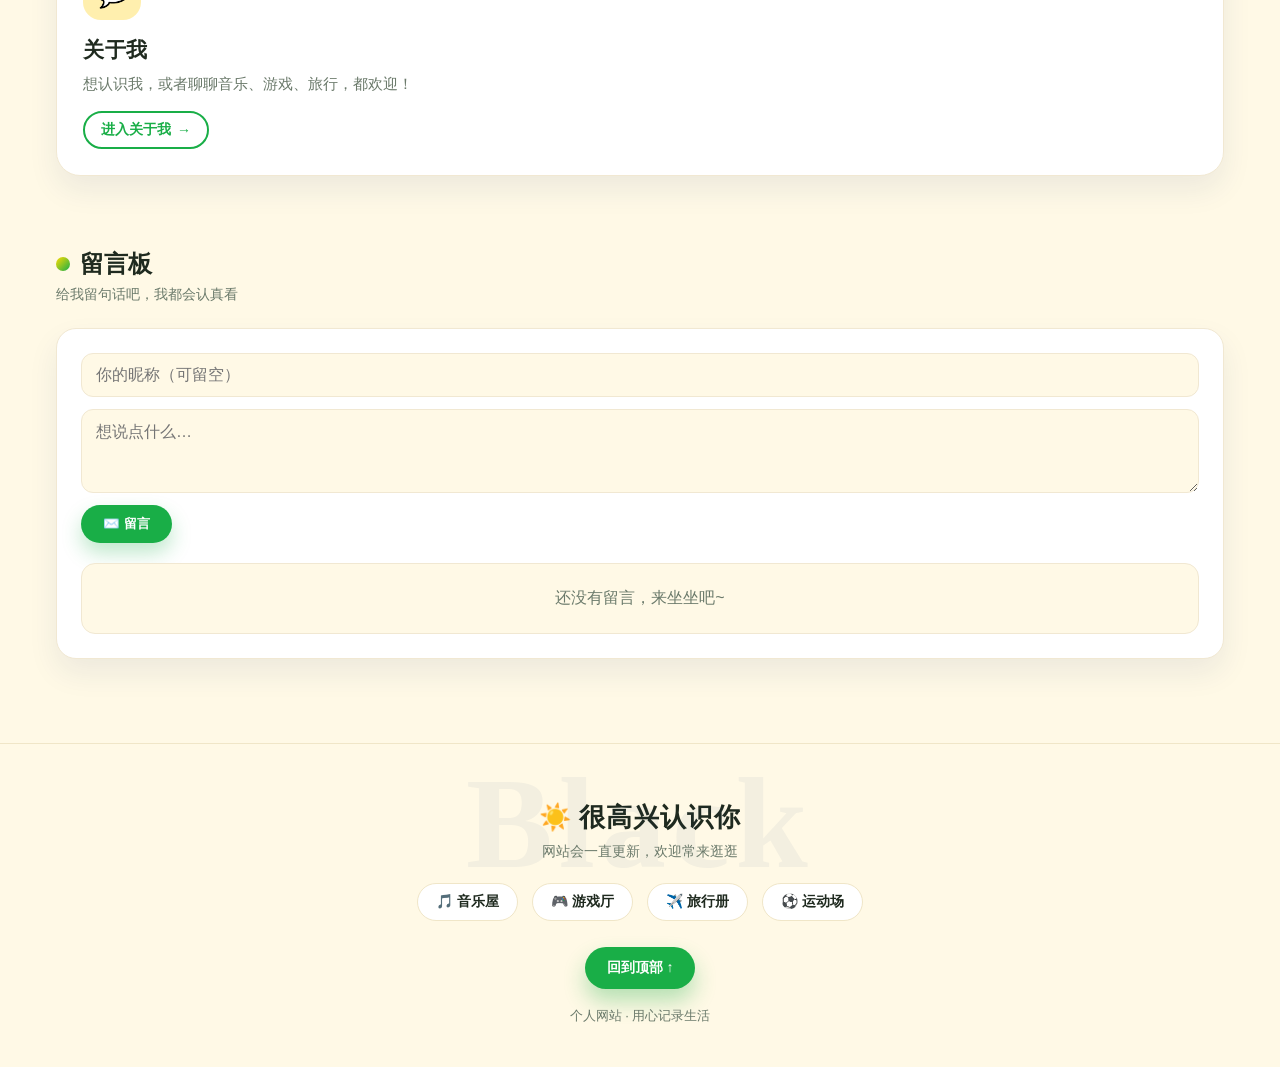
==== commit 1855766d: "Add files via upload" ====
--- a/index.html
+++ b/index.html
@@ -7,7 +7,7 @@
 <meta name="theme-color" content="#FDDC02">
 <title>Black · 个人网站</title>
 <link rel="icon" href="data:image/svg+xml,<svg xmlns='http://www.w3.org/2000/svg' viewBox='0 0 100 100'><circle cx='50' cy='50' r='46' fill='%23FDDC02'/><text x='50' y='62' font-family='Arial,sans-serif' font-size='38' font-weight='bold' text-anchor='middle' fill='%23000'>LK</text></svg>">
-<link rel="stylesheet" href="assets/css/style.css">
+<link rel="stylesheet" href="assets/css/style.css?v=2">
 </head>
 <body>
 <div class="reading" id="readingBar"></div>
@@ -455,6 +455,6 @@
   <span class="gp-tip">🎙️ 我的声音</span>
 </div>
 
-<script src="assets/js/main.js"></script>
+<script src="assets/js/main.js?v=2"></script>
 </body>
 </html>
--- a/assets/css/style.css
+++ b/assets/css/style.css
@@ -0,0 +1,1088 @@
+
+  :root{
+    --yellow:#FDDC02;
+    --green:#19AE47;
+    --blue:#193375;
+    --paper:#FFF9E6;
+    --ink:#1F2A1F;
+    --grey:#6B7A6B;
+    --card:#FFFFFF;
+    --card-border:#F1E8D2;
+    --line:#F0E6C8;
+    --nav-bg:rgba(255,255,255,.86);
+    --chip-bg:rgba(255,255,255,.82);
+    --bar-bg:#ECE6D3;
+    --blue-deep:#193375;
+    --hero-grad:linear-gradient(165deg,#FDDC02 0%,#FFF3B0 46%,#EAF7E9 100%);
+    --shadow:0 14px 30px rgba(25,51,117,.08);
+    --shadow-hover:0 26px 50px rgba(25,51,117,.16);
+    --card-hover:#F7FBF4;
+    --font-display:"STZhongsong","SimSun",serif;
+    --font-body:"Microsoft YaHei","PingFang SC","Segoe UI",sans-serif;
+    --font-latin:"Bahnschrift","Segoe UI",sans-serif;
+    --font-script:"Segoe Script","Comic Sans MS",cursive;
+  }
+  html[data-theme="dark"]{
+    --paper:#0B1220;
+    --ink:#E8F0EA;
+    --grey:#9FB3A8;
+    --card:#131E2E;
+    --card-hover:#16243A;
+    --card-border:rgba(255,255,255,.10);
+    --line:rgba(255,255,255,.08);
+    --nav-bg:rgba(11,18,32,.86);
+    --chip-bg:rgba(19,30,46,.9);
+    --bar-bg:#26354A;
+    --blue-deep:#0A1730;
+    --hero-grad:linear-gradient(165deg,#22314F 0%,#101B38 55%,#0A1226 100%);
+    --shadow:0 14px 34px rgba(0,0,0,.45);
+    --shadow-hover:0 26px 54px rgba(0,0,0,.6);
+  }
+  *{box-sizing:border-box}
+  html{scroll-behavior:smooth;scroll-padding-top:84px}
+  body{
+    margin:0;
+    background:var(--paper);
+    color:var(--ink);
+    font-family:var(--font-body);
+    transition:background-color .35s, color .35s;
+  }
+  a{text-decoration:none;color:inherit}
+  ::selection{background:var(--yellow);color:var(--ink)}
+  ::-webkit-scrollbar{width:10px}
+  ::-webkit-scrollbar-track{background:var(--paper)}
+  ::-webkit-scrollbar-thumb{background:linear-gradient(180deg,var(--yellow),var(--green));border-radius:99px;border:2px solid var(--paper)}
+  :focus-visible{outline:3px solid var(--green);outline-offset:2px;border-radius:6px}
+
+  /* 阅读进度条 */
+  .reading{
+    position:fixed;top:0;left:0;height:4px;width:0;z-index:300;
+    background:linear-gradient(90deg,var(--yellow),var(--green));
+    box-shadow:0 0 12px rgba(25,174,71,.5);
+  }
+
+  /* ========== 顶部导航 ========== */
+  .nav{
+    position:sticky;top:0;z-index:200;
+    display:flex;justify-content:space-between;align-items:center;
+    padding:14px 56px;
+    background:var(--nav-bg);
+    backdrop-filter:blur(14px);
+    border-bottom:1px solid var(--line);
+    transition:background-color .35s;
+  }
+  .logo{display:flex;align-items:center;gap:10px;font-size:19px;font-weight:800;letter-spacing:.5px}
+  .logo-sun{
+    width:22px;height:22px;border-radius:50%;
+    background:radial-gradient(circle at 35% 30%,#FFE66D,#F5B800 75%);
+    box-shadow:0 0 0 4px rgba(253,220,2,.32);
+    animation:pulse 2.4s ease-in-out infinite;
+  }
+  @keyframes pulse{0%,100%{transform:scale(1)}50%{transform:scale(1.18)}}
+  .badge{background:var(--green);color:#fff;font-size:11px;padding:3px 11px;border-radius:999px;font-weight:600}
+  .nav-right{display:flex;align-items:center;gap:10px}
+  .nav-links{display:flex;gap:6px}
+  .nav-links a{
+    color:var(--ink);font-weight:600;font-size:15px;
+    padding:8px 14px;border-radius:999px;transition:background .15s, transform .15s, color .15s;
+    border:1px solid transparent;
+  }
+  .nav-links a:hover{background:var(--yellow);transform:translateY(-1px)}
+  .nav-links a.active{background:var(--green);color:#fff;box-shadow:0 6px 14px rgba(25,174,71,.3)}
+  .theme-btn{
+    width:38px;height:38px;border-radius:50%;border:1px solid var(--line);
+    background:var(--card);cursor:pointer;font-size:17px;line-height:1;
+    display:flex;align-items:center;justify-content:center;
+    transition:transform .2s, background .2s;
+  }
+  .theme-btn:hover{transform:rotate(20deg) scale(1.06)}
+  .burger{
+    display:none;width:40px;height:40px;border-radius:12px;border:1px solid var(--line);
+    background:var(--card);cursor:pointer;font-size:19px;
+    align-items:center;justify-content:center;
+  }
+
+  /* ========== 首屏 ========== */
+  .hero{
+    position:relative;overflow:hidden;
+    padding:96px 56px 118px;
+    background:var(--hero-grad);
+    transition:background .35s;
+  }
+  .hero-dots{
+    position:absolute;inset:0;
+    background-image:radial-gradient(rgba(25,51,117,.10) 1.5px,transparent 1.5px);
+    background-size:26px 26px;
+  }
+  .sun{
+    position:absolute;right:-80px;top:-90px;
+    width:380px;height:380px;border-radius:50%;
+    background:radial-gradient(circle,#FFE66D 0%,#F5B800 72%);
+    opacity:.95;
+  }
+  .sun::before{
+    content:"";position:absolute;inset:-64px;border-radius:50%;
+    background:repeating-conic-gradient(rgba(253,220,2,.45) 0deg 10deg,transparent 10deg 28deg);
+    animation:spin 32s linear infinite;
+  }
+  @keyframes spin{to{transform:rotate(360deg)}}
+  .hero-blob{
+    position:absolute;width:340px;height:340px;border-radius:50%;
+    background:rgba(25,174,71,.12);left:-130px;bottom:-130px;
+  }
+  .hero-inner{
+    position:relative;max-width:1180px;margin:0 auto;
+    display:flex;gap:48px;align-items:center;
+  }
+  .hero-text{flex:1;min-width:0}
+  .kicker{
+    display:inline-flex;align-items:center;gap:8px;
+    background:var(--chip-bg);border:1px solid rgba(25,51,117,.14);
+    color:var(--blue);font-weight:700;font-size:13px;letter-spacing:2px;
+    padding:7px 15px;border-radius:999px;margin-bottom:14px;
+    backdrop-filter:blur(4px);
+  }
+  .cursive{
+    font-family:var(--font-script);
+    color:var(--blue);font-size:27px;display:inline-block;
+    transform:rotate(-3deg);margin:0 0 4px;
+  }
+  h1{margin:0;font-size:66px;line-height:1.16;font-weight:700;font-family:var(--font-display);letter-spacing:2px}
+  h1 .name{
+    background:linear-gradient(transparent 58%,rgba(253,220,2,.95) 58%);
+    padding:0 8px;border-radius:6px;
+  }
+  .typed-line{
+    margin:18px 0 20px;font-size:20px;font-weight:600;
+    min-height:30px;
+  }
+  .typed-line .cursor{
+    display:inline-block;width:2px;height:1.05em;background:var(--blue);
+    vertical-align:-2px;margin-left:3px;animation:blink 1s steps(1) infinite;
+  }
+  @keyframes blink{50%{opacity:0}}
+  .motto{
+    position:relative;margin:0;display:inline-block;
+    background:var(--card);border-radius:18px;padding:18px 24px 18px 30px;
+    font-size:19px;font-weight:700;max-width:560px;
+    box-shadow:var(--shadow);
+    transition:background-color .35s;
+  }
+  .motto::before{
+    content:"“";position:absolute;left:9px;top:0;font-size:44px;font-weight:900;
+    color:rgba(253,220,2,.95);font-family:var(--font-display);
+  }
+  .cta{margin-top:30px;display:flex;gap:16px;align-items:center;flex-wrap:wrap}
+  .btn{
+    display:inline-flex;align-items:center;gap:9px;
+    background:var(--green);color:#fff;font-weight:700;font-size:17px;
+    padding:15px 30px;border-radius:999px;
+    box-shadow:0 12px 24px rgba(25,174,71,.34);
+    transition:transform .18s, box-shadow .18s;
+  }
+  .btn .arr{transition:transform .18s}
+  .btn:hover{transform:translateY(-3px);box-shadow:0 16px 30px rgba(25,174,71,.42)}
+  .btn:hover .arr{transform:translateX(4px)}
+  .btn.ghost{
+    background:var(--card);color:var(--blue);border:2px solid var(--blue);
+    box-shadow:none;transition:background .2s, transform .18s;
+  }
+  .btn.ghost:hover{background:var(--yellow);transform:translateY(-3px)}
+  .stats{margin-top:28px;display:flex;gap:11px;flex-wrap:wrap}
+  .stat{
+    background:var(--chip-bg);border:1px solid var(--line);border-radius:14px;
+    padding:10px 16px;font-size:14px;font-weight:600;
+    display:flex;align-items:center;gap:7px;
+    backdrop-filter:blur(4px);
+  }
+  .stat b{color:var(--green);font-size:17px;font-family:var(--font-latin);font-weight:700}
+
+  /* 首屏右侧：拍立得 + 贴纸 */
+  .hero-avatar{position:relative;flex-shrink:0;width:290px;height:340px;display:flex;align-items:center;justify-content:center}
+  .polaroid{
+    position:relative;width:236px;background:var(--card);border-radius:12px;
+    padding:12px 12px 16px;box-shadow:0 22px 46px rgba(25,51,117,.20);
+    transform:rotate(2.5deg);
+    transition:background-color .35s;
+  }
+  .polaroid::before{
+    content:"";position:absolute;top:-13px;left:50%;transform:translateX(-50%) rotate(-4deg);
+    width:76px;height:22px;background:rgba(253,220,2,.85);border-radius:2px;
+    box-shadow:0 2px 5px rgba(0,0,0,.08);
+  }
+  .photo{
+    height:190px;border-radius:8px;
+    background:linear-gradient(140deg,#FFE66D 0%,#19AE47 100%);
+    display:flex;align-items:center;justify-content:center;font-size:66px;
+  }
+  .polaroid figcaption{text-align:center;font-size:14px;font-weight:700;margin-top:10px}
+  .polaroid small{display:block;text-align:center;color:var(--grey);font-size:11px;margin-top:3px}
+  .sticker{
+    position:absolute;background:var(--card);border:1px solid var(--line);border-radius:14px;
+    padding:9px 12px;font-size:21px;box-shadow:0 10px 22px rgba(25,51,117,.14);
+    z-index:2;transition:background-color .35s;
+  }
+  .sticker.s1{top:4px;left:-4px;transform:rotate(-12deg)}
+  .sticker.s2{top:30px;right:-18px;transform:rotate(10deg)}
+  .sticker.s3{bottom:6px;left:-16px;transform:rotate(-6deg)}
+
+  .scroll-hint{
+    position:absolute;left:50%;bottom:24px;transform:translateX(-50%);
+    display:flex;flex-direction:column;align-items:center;gap:6px;
+    color:rgba(25,51,117,.65);font-size:12px;font-weight:600;letter-spacing:2px;z-index:2;
+  }
+  .scroll-hint i{
+    width:24px;height:38px;border:2px solid rgba(25,51,117,.55);border-radius:14px;
+    position:relative;display:block;
+  }
+  .scroll-hint i::after{
+    content:"";position:absolute;left:50%;top:7px;transform:translateX(-50%);
+    width:4px;height:8px;border-radius:4px;background:var(--blue);
+    animation:drop 1.6s ease-in-out infinite;
+  }
+  @keyframes drop{0%{opacity:1;top:7px}70%{opacity:0;top:20px}100%{opacity:0;top:20px}}
+
+  /* 入场动画 */
+  .anim{opacity:0;animation:fadeUp .75s cubic-bezier(.22,.61,.36,1) forwards}
+  .d1{animation-delay:.05s}.d2{animation-delay:.18s}.d3{animation-delay:.32s}
+  .d4{animation-delay:.46s}.d5{animation-delay:.60s}.d6{animation-delay:.74s}
+  .d7{animation-delay:.88s}.d8{animation-delay:1.02s}
+  @keyframes fadeUp{from{opacity:0;transform:translateY(26px)}to{opacity:1;transform:none}}
+
+  /* ========== 跑马灯 ========== */
+  .marquee{
+    overflow:hidden;background:var(--blue-deep);color:#fff;padding:13px 0;
+    position:relative;z-index:6;box-shadow:0 4px 14px rgba(25,51,117,.18);
+    transition:background-color .35s;
+  }
+  .marquee-track{display:flex;width:max-content;animation:scroll 30s linear infinite}
+  .mq{display:flex;align-items:center;padding-right:2px}
+  .mq span{padding:0 24px;font-size:15px;font-weight:700;letter-spacing:1px;white-space:nowrap}
+  .mq span::before{content:"✦ ";color:var(--yellow);margin-right:8px;font-family:var(--font-latin)}
+  @keyframes scroll{to{transform:translateX(-50%)}}
+
+  /* ========== 入口卡片（Bento） ========== */
+  .cards{padding:86px 56px 72px}
+  .section-head{max-width:1180px;margin:0 auto 42px}
+  .kicker2{font-size:13px;font-weight:800;color:var(--green);letter-spacing:3px;display:flex;align-items:center;gap:9px}
+  .kicker2::before{content:"";width:24px;height:3px;background:var(--green);border-radius:2px}
+  h2{margin:9px 0 4px;font-size:38px;font-weight:700;font-family:var(--font-display);letter-spacing:2px}
+  .title-line{width:94px;height:7px;border-radius:99px;background:linear-gradient(90deg,var(--yellow),var(--green));margin-top:11px}
+  .section-sub{color:var(--grey);font-size:16px;margin:0}
+
+  .bento{
+    max-width:1180px;margin:0 auto;
+    display:grid;grid-template-columns:repeat(3,1fr);gap:24px;
+  }
+  .card{
+    position:relative;background:var(--card);border:1px solid var(--card-border);border-radius:24px;
+    padding:26px;box-shadow:var(--shadow);
+    transition:box-shadow .28s, background-color .35s, border-color .28s, transform .28s;
+    overflow:hidden;
+    will-change:transform;
+  }
+  .card::before{
+    content:"";position:absolute;top:0;left:0;right:0;height:5px;z-index:1;
+    background:linear-gradient(90deg,var(--yellow),var(--green));
+    transform:scaleX(0);transform-origin:left;transition:transform .38s cubic-bezier(.22,.61,.36,1);
+    pointer-events:none;
+  }
+  .card:hover{
+    border-color:var(--green);
+    background:var(--card-hover);
+    box-shadow:0 24px 46px rgba(25,174,71,.22), 0 8px 18px rgba(25,51,117,.12);
+  }
+  .card:hover::before{transform:scaleX(1)}
+  .card .icon{transition:transform .25s, background .25s, box-shadow .25s}
+  .card:hover .icon{
+    transform:scale(1.12) rotate(-4deg);
+    background:linear-gradient(135deg,var(--yellow),var(--green));
+    box-shadow:0 10px 20px rgba(25,174,71,.30);
+  }
+  .card h3{transition:color .2s}
+  .card:hover h3{color:var(--green)}
+  .card::after{
+    content:"";position:absolute;top:-20%;left:-130%;width:70%;height:140%;
+    background:linear-gradient(105deg,transparent,rgba(255,255,255,.38),transparent);
+    transform:skewX(-20deg);transition:left .8s;pointer-events:none;
+  }
+  .card:hover::after{left:130%}
+  .card .num{
+    position:absolute;top:18px;right:22px;font-size:14px;font-weight:700;
+    color:rgba(25,51,117,.32);letter-spacing:1px;font-family:var(--font-latin);
+  }
+  .card .icon{
+    width:58px;height:58px;border-radius:18px;
+    display:flex;align-items:center;justify-content:center;font-size:30px;
+  }
+  .card h3{margin:16px 0 8px;font-size:21px;letter-spacing:.5px}
+  .card p{margin:0 0 14px;color:var(--grey);line-height:1.72;font-size:14.5px}
+  .enter{
+    display:inline-flex;align-items:center;gap:6px;font-weight:800;color:var(--green);font-size:14px;
+    border:2px solid var(--green);padding:8px 16px;border-radius:999px;
+    transition:background .22s, color .22s, transform .22s;
+  }
+  .enter .arr{transition:transform .2s}
+  .card:hover .enter{background:var(--green);color:#fff}
+  .card:hover .enter .arr{transform:translateX(4px)}
+  .wide{grid-column:span 2}
+  .wide2{grid-column:span 2}
+  .c-music{background:#EAF7E9}
+  .c-game{background:#FFF3B0}
+  .c-travel{background:#E7F1FB}
+  .c-story{background:#FCE8E7}
+  .c-sport{background:#DFF0DC}
+  .c-about{background:#FFEFAE}
+  html[data-theme="dark"] .c-music{background:#1C3322}
+  html[data-theme="dark"] .c-game{background:#332D0D}
+  html[data-theme="dark"] .c-travel{background:#12283F}
+  html[data-theme="dark"] .c-story{background:#351E22}
+  html[data-theme="dark"] .c-sport{background:#16301D}
+  html[data-theme="dark"] .c-about{background:#2E2A12}
+
+  /* 音乐屋：播放器小部件 */
+  .music-body{display:flex;gap:22px;align-items:center;flex-wrap:wrap}
+  .music-body .txt{flex:1;min-width:230px}
+  .player{
+    flex:1;min-width:250px;background:var(--blue-deep);border-radius:18px;padding:16px;
+    color:#fff;display:flex;flex-direction:column;gap:11px;
+    box-shadow:0 14px 28px rgba(25,51,117,.26);
+  }
+  .player-top{display:flex;align-items:center;gap:12px}
+  .cover{
+    width:48px;height:48px;border-radius:11px;
+    background:linear-gradient(135deg,#FFE66D,#19AE47);
+    display:flex;align-items:center;justify-content:center;font-size:24px;
+    flex-shrink:0;
+  }
+  .player-title{font-size:13px;font-weight:700}
+  .player-artist{font-size:11px;opacity:.75}
+  .player-controls{display:flex;align-items:center;gap:11px}
+  .play-btn{
+    width:38px;height:38px;border-radius:50%;background:var(--yellow);
+    color:var(--ink);display:flex;align-items:center;justify-content:center;
+    font-size:13px;font-weight:900;flex-shrink:0;cursor:pointer;border:none;
+  }
+  .progress{flex:1;height:6px;border-radius:99px;background:rgba(255,255,255,.25);overflow:hidden}
+  .progress i{display:block;height:100%;width:42%;border-radius:99px;background:var(--yellow)}
+  .time{font-size:10px;opacity:.8;font-family:var(--font-latin)}
+
+  /* 游戏厅 */
+  .badge-row{display:flex;align-items:center;gap:10px;margin:14px 0 16px;flex-wrap:wrap}
+  .rank{
+    background:linear-gradient(135deg,#193375,#0456A0);color:#fff;
+    font-weight:900;font-size:14px;padding:8px 13px;border-radius:12px;
+    box-shadow:0 8px 16px rgba(25,51,117,.25);
+  }
+  .rank small{display:block;font-size:10px;font-weight:600;opacity:.8;text-align:center}
+  .bar-row{margin:10px 0}
+  .bar-row label{display:flex;justify-content:space-between;font-size:12px;font-weight:700;color:var(--ink);margin-bottom:6px}
+  .bar{height:8px;border-radius:99px;background:var(--bar-bg);overflow:hidden}
+  .bar i{display:block;height:100%;border-radius:99px;background:linear-gradient(90deg,var(--yellow),var(--green))}
+  .bar.w58 i{width:58%}
+  .bar.w72 i{width:72%}
+
+  /* 旅行册 */
+  .polaroids{position:relative;height:158px;margin-top:14px}
+  .polaroid-sm{
+    position:absolute;width:112px;background:var(--card);border-radius:8px;
+    padding:7px 7px 9px;box-shadow:0 12px 22px rgba(25,51,117,.16);
+  }
+  .polaroid-sm .ph{height:74px;border-radius:5px;display:flex;align-items:center;justify-content:center;font-size:30px}
+  .polaroid-sm p{font-size:10px;text-align:center;margin:6px 0 0;color:var(--grey)}
+  .ps1{left:2px;transform:rotate(-7deg)}
+  .ps2{left:64px;top:10px;transform:rotate(3deg);z-index:2}
+  .ps3{left:130px;transform:rotate(-2deg);z-index:3}
+  .zoom-hint{
+    position:absolute;right:6px;bottom:6px;background:var(--blue);color:#fff;
+    font-size:11px;font-weight:700;padding:5px 10px;border-radius:999px;
+    display:flex;align-items:center;gap:4px;box-shadow:0 8px 16px rgba(25,51,117,.25);
+  }
+
+  /* 经历簿 */
+  .mini-timeline{
+    margin-top:16px;padding-left:20px;border-left:3px dashed #C9D6EE;
+  }
+  .tl-item{position:relative;margin-bottom:13px;font-size:13px}
+  .tl-item:last-child{margin-bottom:0}
+  .tl-item::before{
+    content:"";position:absolute;left:-25.5px;top:4px;width:9px;height:9px;border-radius:50%;
+    background:var(--yellow);border:2px solid var(--green);
+  }
+  .tl-item b{display:block;color:var(--ink)}
+  .tl-item span{color:var(--grey);font-size:12px}
+
+  /* 运动场 */
+  .sport-thumb{
+    position:relative;height:116px;border-radius:16px;margin-top:14px;
+    background:linear-gradient(140deg,#B7E3B0,#19AE47);
+    display:flex;align-items:center;justify-content:center;font-size:44px;
+  }
+  .play-ov{position:absolute;inset:0;display:flex;align-items:center;justify-content:center}
+  .play-ov i{
+    width:42px;height:42px;border-radius:50%;background:rgba(255,255,255,.94);
+    display:flex;align-items:center;justify-content:center;font-size:14px;
+    color:var(--blue);box-shadow:0 8px 18px rgba(0,0,0,.22);
+  }
+
+  /* 关于我 */
+  .about-body{display:flex;gap:20px;align-items:center;flex-wrap:wrap}
+  .about-body .txt{flex:1;min-width:250px}
+  .chips{display:flex;gap:10px;flex-wrap:wrap}
+  .chip2{
+    background:#EAF7E9;color:var(--blue);padding:9px 17px;border-radius:999px;
+    font-weight:700;font-size:14px;display:inline-flex;align-items:center;gap:7px;
+    box-shadow:0 6px 14px rgba(25,51,117,.08);
+  }
+  html[data-theme="dark"] .chip2{background:#1C3322;color:#BFE3C9}
+
+  /* 彩蛋卡 */
+  .dashed{border:2px dashed #C9D6EE;background:var(--card)}
+  .soon-list{margin:12px 0 0;padding:0;list-style:none}
+  .soon-list li{font-size:13px;color:var(--grey);padding:4px 0;display:flex;gap:8px;align-items:center}
+  .soon-list li::before{content:"✦";color:var(--green);font-weight:800;font-family:var(--font-latin)}
+
+  /* ========== 功能预告 ========== */
+  .features{
+    position:relative;overflow:hidden;
+    background:var(--blue-deep);color:#fff;
+    padding:80px 56px 88px;border-radius:34px 34px 0 0;
+    transition:background-color .35s;
+  }
+  .features::before{
+    content:"";position:absolute;inset:0;
+    background-image:radial-gradient(rgba(255,255,255,.09) 1.5px,transparent 1.5px);
+    background-size:26px 26px;
+  }
+  .features .section-head{position:relative;margin-bottom:8px}
+  .features .kicker2{color:var(--yellow)}
+  .features .kicker2::before{background:var(--yellow)}
+  .features .section-sub{color:#C9D6EE}
+  .feature-row{
+    position:relative;max-width:1180px;margin:36px auto 0;
+    display:grid;grid-template-columns:repeat(3,1fr);gap:24px;
+  }
+  .feature{
+    background:var(--card);border-radius:22px;padding:24px;color:var(--ink);
+    box-shadow:0 18px 38px rgba(0,0,0,.20);position:relative;overflow:hidden;
+    border:1px solid var(--card-border);
+    transition:background-color .35s;
+  }
+  .feature:hover{
+    border-color:var(--green);
+    box-shadow:0 24px 46px rgba(25,174,71,.24), 0 8px 18px rgba(25,51,117,.12);
+  }
+  .feature .f-icon{transition:transform .25s}
+  .feature:hover .f-icon{transform:scale(1.1) rotate(-4deg)}
+  .feature h3{transition:color .2s}
+  .feature:hover h3{color:var(--green)}
+  .f-icon{
+    width:52px;height:52px;border-radius:16px;
+    display:flex;align-items:center;justify-content:center;font-size:26px;margin-bottom:14px;
+  }
+  .feature h3{margin:0 0 9px;font-size:19px;color:var(--blue)}
+  .feature p{margin:0;color:var(--grey);line-height:1.7;font-size:14px}
+  .mini{margin-top:15px}
+  .mini-bar{
+    background:var(--blue-deep);border-radius:12px;padding:10px 13px;
+    display:flex;align-items:center;gap:10px;color:#fff;font-size:12px;
+  }
+  .mini-bar .cover{width:34px;height:34px;font-size:16px;border-radius:9px}
+  .mini-bar .progress{width:80px;flex:none}
+  .mini-photos{display:flex;gap:9px}
+  .mph{
+    width:70px;height:58px;border-radius:11px;position:relative;
+    display:flex;align-items:center;justify-content:center;font-size:22px;
+    border:2px solid #fff;box-shadow:0 6px 14px rgba(25,51,117,.14);
+  }
+  .mph .lens{
+    position:absolute;inset:0;border-radius:9px;background:rgba(25,51,117,.35);
+    display:flex;align-items:center;justify-content:center;color:#fff;font-size:14px;
+  }
+  .mini-chips{display:flex;flex-wrap:wrap;gap:8px}
+  .mini-chips span{
+    background:#EAF7E9;color:var(--blue);font-size:12px;font-weight:700;
+    padding:6px 12px;border-radius:999px;
+  }
+
+  /* ========== 页脚 ========== */
+  footer{
+    position:relative;overflow:hidden;background:var(--paper);
+    padding:56px 56px 42px;text-align:center;border-top:1px solid var(--line);
+    transition:background-color .35s;
+  }
+  .watermark{
+    position:absolute;left:50%;top:4px;transform:translateX(-50%);
+    font-size:130px;font-weight:900;color:rgba(25,51,117,.05);
+    white-space:nowrap;pointer-events:none;letter-spacing:6px;
+    font-family:var(--font-display);
+  }
+  html[data-theme="dark"] .watermark{color:rgba(234,247,233,.04)}
+  footer h3{margin:0;font-size:26px;font-weight:700;font-family:var(--font-display);letter-spacing:1px}
+  footer .f-sub{color:var(--grey);font-size:14px;margin:8px 0 0}
+  .f-links{display:flex;justify-content:center;gap:14px;flex-wrap:wrap;margin:22px 0 26px;position:relative}
+  .f-link{
+    background:var(--card);border:1px solid var(--line);border-radius:999px;
+    padding:9px 18px;font-weight:600;font-size:14px;
+    transition:transform .18s, box-shadow .18s;
+  }
+  .f-link:hover{transform:translateY(-3px);box-shadow:0 10px 20px rgba(25,51,117,.12)}
+  .top-btn{
+    display:inline-flex;align-items:center;gap:8px;
+    background:var(--green);color:#fff;border-radius:999px;
+    padding:12px 22px;font-weight:700;font-size:14px;
+    box-shadow:0 12px 22px rgba(25,174,71,.32);
+  }
+  footer p{color:var(--grey);font-size:13px;margin:18px 0 0;position:relative}
+
+  /* ========== 全局播放器 ========== */
+  .gplayer{
+    position:fixed;right:26px;bottom:26px;z-index:250;
+    display:flex;align-items:center;gap:14px;
+    background:rgba(25,51,117,.94);color:#fff;border-radius:18px;
+    padding:12px 18px 12px 14px;
+    box-shadow:0 18px 44px rgba(0,0,0,.32);
+    backdrop-filter:blur(8px);
+    transition:transform .25s;
+  }
+  .gplayer:hover{transform:translateY(-3px)}
+  .vinyl{
+    width:52px;height:52px;border-radius:50%;flex-shrink:0;
+    background:repeating-radial-gradient(circle,#1b1b1b 0 3px,#2c2c2c 3px 5px);
+    display:flex;align-items:center;justify-content:center;
+    box-shadow:0 6px 14px rgba(0,0,0,.35);
+  }
+  .vinyl::after{
+    content:"";width:15px;height:15px;border-radius:50%;background:var(--yellow);
+    box-shadow:0 0 0 3px rgba(253,220,2,.25);
+  }
+  body.playing .vinyl{animation:spin 4s linear infinite}
+  .gp-info{min-width:118px}
+  .gp-title{font-size:13px;font-weight:700;white-space:nowrap}
+  .gp-sub{font-size:11px;opacity:.75;margin-top:2px}
+  .eq{display:flex;align-items:flex-end;gap:3px;height:18px;margin-top:6px}
+  .eq i{
+    width:4px;border-radius:2px;background:var(--yellow);height:35%;
+    opacity:.25;
+  }
+  body.playing .eq i{animation:eq 1s ease-in-out infinite;opacity:1}
+  body.playing .eq i:nth-child(2){animation-delay:.18s}
+  body.playing .eq i:nth-child(3){animation-delay:.36s}
+  @keyframes eq{0%,100%{height:35%}50%{height:100%}}
+  .gp-play{
+    width:44px;height:44px;border-radius:50%;background:var(--yellow);
+    color:var(--ink);display:flex;align-items:center;justify-content:center;
+    font-size:15px;font-weight:900;border:none;cursor:pointer;flex-shrink:0;
+    transition:transform .15s;
+  }
+  .gp-play:hover{transform:scale(1.08)}
+  .gp-play .paused{display:none}
+  body.playing .gp-play .paused{display:inline}
+  body.playing .gp-play .played{display:none}
+  .gp-mini{
+    position:absolute;top:-9px;right:-9px;width:24px;height:24px;border-radius:50%;
+    background:#fff;color:var(--ink);border:none;cursor:pointer;font-size:11px;
+    box-shadow:0 4px 10px rgba(0,0,0,.25);display:flex;align-items:center;justify-content:center;
+  }
+  .gplayer.collapsed .gp-info{display:none}
+  .gplayer.collapsed{padding:12px 14px}
+
+  /* ========== 滚动浮现 ========== */
+  .reveal{opacity:0;transform:translateY(22px);transition:opacity .7s ease, transform .7s ease}
+  .reveal.in{opacity:1;transform:none}
+
+  /* ========== 响应式 ========== */
+  /* 暗色模式细节调优 */
+  html[data-theme="dark"] .hero-dots{background-image:radial-gradient(rgba(255,255,255,.07) 1.5px,transparent 1.5px)}
+  html[data-theme="dark"] .kicker{color:#8FB8FF;border-color:rgba(255,255,255,.14)}
+  html[data-theme="dark"] .cursive{color:#8FB8FF}
+  html[data-theme="dark"] .typed-line .cursor{background:#8FB8FF}
+  html[data-theme="dark"] .hero-blob{background:rgba(25,174,71,.14)}
+  html[data-theme="dark"] .hero-blob{background:rgba(120,160,255,.13)}
+  /* 暗色模式：太阳 -> 星星 */
+  @keyframes twinkle{0%,100%{opacity:.72;transform:scale(1)}50%{opacity:1;transform:scale(1.06)}}
+  html[data-theme="dark"] .logo-sun{
+    background:radial-gradient(circle at 35% 30%,#FFF3C4,#FFD34D 78%);
+    box-shadow:0 0 0 4px rgba(255,211,77,.28),0 0 16px rgba(255,211,77,.55);
+    clip-path:polygon(50% 0%,61% 35%,98% 35%,68% 57%,79% 91%,50% 70%,21% 91%,32% 57%,2% 35%,39% 35%);
+    animation:twinkle 2.4s ease-in-out infinite;
+  }
+  html[data-theme="dark"] .sun{
+    width:560px;height:560px;right:-130px;top:-140px;opacity:1;
+    background:
+      radial-gradient(2.5px 2.5px at 18% 30%,#FFF8D6 50%,transparent 51%),
+      radial-gradient(2px 2px at 55% 12%,#FFE98A 50%,transparent 51%),
+      radial-gradient(2.5px 2.5px at 78% 42%,#FFF0B8 50%,transparent 51%),
+      radial-gradient(2px 2px at 35% 62%,#FFE98A 50%,transparent 51%),
+      radial-gradient(3px 3px at 62% 78%,#FFF8D6 50%,transparent 51%),
+      radial-gradient(2px 2px at 85% 72%,#FFE98A 50%,transparent 51%),
+      radial-gradient(2px 2px at 12% 78%,#FFF0B8 50%,transparent 51%),
+      radial-gradient(2.5px 2.5px at 44% 44%,#FFF8D6 50%,transparent 51%),
+      radial-gradient(2px 2px at 90% 15%,#FFF8D6 50%,transparent 51%),
+      radial-gradient(circle at 50% 50%,rgba(255,225,120,.10),transparent 70%);
+    animation:twinkle 3.2s ease-in-out infinite;
+  }
+  html[data-theme="dark"] .sun::before{display:none}
+  .t-star{display:none}
+  html[data-theme="dark"] .t-star{display:inline}
+  html[data-theme="dark"] .t-sun{display:none}
+  html[data-theme="dark"] .btn.ghost{border-color:#7FA6E8;color:#A8C8FF}
+  html[data-theme="dark"] .btn.ghost:hover{background:rgba(127,166,232,.14);color:#D8E6FF}
+  html[data-theme="dark"] .scroll-hint{color:rgba(232,240,234,.6)}
+  html[data-theme="dark"] .scroll-hint i{border-color:rgba(232,240,234,.55)}
+  html[data-theme="dark"] .scroll-hint i::after{background:#A8C8FF}
+  html[data-theme="dark"] .card .num{color:rgba(232,240,234,.35)}
+  html[data-theme="dark"] .mini-timeline{border-color:#33465F}
+  html[data-theme="dark"] .dashed{border-color:rgba(255,255,255,.16)}
+  html[data-theme="dark"] .feature h3{color:#7AC89A}
+  html[data-theme="dark"] .feature:hover h3{color:#9FE0B8}
+  html[data-theme="dark"] .player,
+  html[data-theme="dark"] .mini-bar,
+  html[data-theme="dark"] .gplayer{background:rgba(10,23,48,.95)}
+  html[data-theme="dark"] .theme-btn,
+  html[data-theme="dark"] .burger{background:#131E2E;color:#E8F0EA}
+  html[data-theme="dark"] .watermark{color:rgba(232,240,234,.04)}
+  html[data-theme="dark"] .stat b{color:#7AC89A}
+  html[data-theme="dark"] .rank small{opacity:.75}
+
+  @media (max-width:1024px){
+    .nav{padding:14px 24px}
+    .nav-links{
+      position:absolute;top:100%;left:0;right:0;display:none;
+      flex-direction:column;gap:4px;padding:14px 20px;
+      background:var(--nav-bg);backdrop-filter:blur(14px);
+      border-bottom:1px solid var(--line);
+    }
+    .nav-links.open{display:flex}
+    .nav-links a{margin:0;display:block;padding:12px 14px;border-radius:12px}
+    .burger{display:flex}
+    .bento{grid-template-columns:repeat(2,1fr)}
+    .wide,.wide2{grid-column:span 2}
+    .hero{padding:72px 24px 96px}
+    .hero-inner{flex-direction:column;text-align:center}
+    .hero-text{max-width:560px}
+    .tagline,.cta,.stats{justify-content:center}
+    .motto{max-width:100%}
+    .hero-avatar{margin:36px auto 0;height:auto;padding-top:24px}
+    .sticker.s1{left:6px}
+    .sticker.s3{left:-2px}
+    .scroll-hint{display:none}
+    .cards,.features{padding-left:24px;padding-right:24px}
+    .feature-row{grid-template-columns:repeat(2,1fr)}
+  }
+  @media (max-width:760px){
+    h1{font-size:44px}
+    h2{font-size:30px}
+    .bento{grid-template-columns:1fr}
+    .wide,.wide2{grid-column:span 1}
+    .feature-row{grid-template-columns:1fr}
+    .gplayer{right:14px;bottom:14px;left:14px;justify-content:space-between}
+    .gp-info{min-width:0;flex:1}
+    .watermark{font-size:74px}
+    .stats{gap:8px}
+    .stat{padding:8px 12px;font-size:13px}
+    .hero{padding-top:52px}
+    .cursive{font-size:22px}
+    .kicker{font-size:12px}
+    footer{padding:44px 20px 36px}
+  }
+
+  @media (prefers-reduced-motion: reduce){
+    *,*::before,*::after{animation-duration:.01ms !important;animation-iteration-count:1 !important;transition-duration:.01ms !important}
+    .anim{opacity:1}
+    .reveal{opacity:1;transform:none}
+    html{scroll-behavior:auto}
+  }
+
+/* ===== 子页面专用 ===== */
+.page-hero{
+  position:relative;overflow:hidden;color:var(--ink);padding:76px 56px 92px;
+  background:linear-gradient(165deg,#FDDC02 0%,#FFF3B0 46%,#EAF7E9 100%);
+}
+.page-hero::before{
+  content:"";position:absolute;inset:0;pointer-events:none;
+  background-image:radial-gradient(rgba(25,51,117,.09) 1.5px,transparent 1.5px);
+  background-size:26px 26px;
+}
+.page-hero::after{
+  content:"";position:absolute;left:0;right:0;bottom:0;height:14px;
+  background:repeating-linear-gradient(115deg,var(--yellow) 0 22px,var(--green) 22px 44px,transparent 44px 66px);
+  opacity:.9;
+}
+.page-hero-inner{position:relative;max-width:1080px;margin:0 auto}
+.page-hero .kicker2{color:var(--green)}
+.page-hero .kicker2::before{background:var(--green)}
+.page-hero h1{margin:10px 0 6px;font-size:46px;color:var(--ink)}
+.page-hero .title-line{background:linear-gradient(90deg,var(--yellow),var(--green))}
+.page-hero .section-sub{color:var(--grey)}
+html[data-theme="dark"] .page-hero{
+  color:var(--ink);
+  background:linear-gradient(165deg,#22314F 0%,#101B38 55%,#0A1226 100%);
+}
+html[data-theme="dark"] .page-hero::before{background-image:radial-gradient(rgba(255,255,255,.08) 1.5px,transparent 1.5px)}
+html[data-theme="dark"] .page-hero h1{color:#E8F0EA}
+html[data-theme="dark"] .page-hero .kicker2{color:var(--yellow)}
+html[data-theme="dark"] .page-hero .kicker2::before{background:var(--yellow)}
+html[data-theme="dark"] .page-hero .section-sub{color:#9FB3A8}
+.page-content{padding:70px 56px 80px}
+.page-inner{max-width:1080px;margin:0 auto}
+.back-link{
+  display:inline-flex;align-items:center;gap:7px;margin:0 0 26px;
+  color:var(--green);font-weight:800;font-size:14px;
+  border:2px solid var(--green);padding:8px 16px;border-radius:999px;
+  transition:background .2s,color .2s;
+}
+.back-link:hover{background:var(--green);color:#fff}
+.block{margin-bottom:56px}
+.block:last-child{margin-bottom:0}
+.block-title{display:flex;align-items:center;gap:10px;margin:0 0 6px;font-size:24px;font-weight:800}
+.block-title::before{content:"";width:14px;height:14px;border-radius:50%;background:linear-gradient(135deg,var(--yellow),var(--green))}
+.block-sub{color:var(--grey);font-size:14px;margin:0 0 24px}
+
+/* 通用卡片 */
+.pg-grid{display:grid;grid-template-columns:repeat(auto-fill,minmax(300px,1fr));gap:24px}
+.pg-card{
+  position:relative;background:var(--card);border:1px solid var(--card-border);border-radius:20px;
+  padding:24px;box-shadow:var(--shadow);overflow:hidden;
+  transition:box-shadow .25s,transform .25s,border-color .25s;
+}
+.pg-card:hover{box-shadow:var(--shadow-hover);border-color:var(--green);transform:translateY(-4px)}
+.pg-card .em{width:54px;height:54px;border-radius:16px;display:flex;align-items:center;justify-content:center;font-size:28px;background:#EAF7E9}
+.pg-card h3{margin:14px 0 8px;font-size:19px}
+.pg-card p{margin:0;color:var(--grey);font-size:14px;line-height:1.7}
+.pg-card .tag{
+  display:inline-block;margin-top:12px;font-size:12px;font-weight:700;color:var(--blue);
+  background:#E7F1FB;padding:4px 11px;border-radius:999px;
+}
+.pg-card .rank{
+  display:inline-block;margin-top:12px;font-size:12px;font-weight:800;color:#fff;
+  background:linear-gradient(135deg,#193375,#0456A0);padding:6px 12px;border-radius:999px;
+}
+.bar-row{margin:12px 0 0}
+.bar-row label{display:flex;justify-content:space-between;font-size:12px;font-weight:700;color:var(--ink);margin-bottom:5px}
+.bar{height:8px;border-radius:99px;background:var(--bar-bg);overflow:hidden}
+.bar i{display:block;height:100%;border-radius:99px;background:linear-gradient(90deg,var(--yellow),var(--green));width:58%}
+
+/* 歌单 */
+.plist{list-style:none;margin:0;padding:0;display:flex;flex-direction:column;gap:12px}
+.plist li{
+  display:flex;align-items:center;gap:14px;background:var(--card);border:1px solid var(--card-border);
+  border-radius:16px;padding:14px 18px;box-shadow:var(--shadow);
+}
+.plist .cover{width:46px;height:46px;border-radius:12px;background:linear-gradient(135deg,#FFE66D,#19AE47);display:flex;align-items:center;justify-content:center;font-size:22px;flex-shrink:0}
+.plist b{display:block;font-size:15px}
+.plist small{color:var(--grey);font-size:12px}
+.plist .num{font-family:var(--font-latin);color:rgba(25,51,117,.4);font-weight:700;font-size:14px}
+
+/* 时间线 */
+.timeline{position:relative;padding-left:30px}
+.timeline::before{content:"";position:absolute;left:8px;top:6px;bottom:6px;width:3px;border-radius:99px;background:linear-gradient(180deg,var(--yellow),var(--green))}
+.tl{position:relative;margin-bottom:26px}
+.tl:last-child{margin-bottom:0}
+.tl::before{
+  content:"";position:absolute;left:-27px;top:5px;width:13px;height:13px;border-radius:50%;
+  background:var(--yellow);border:3px solid var(--green);
+}
+.tl b{display:block;font-size:17px}
+.tl .time{display:inline-block;font-family:var(--font-latin);font-size:12px;font-weight:800;color:var(--green);background:#EAF7E9;padding:3px 10px;border-radius:999px;margin-bottom:6px}
+.tl p{margin:6px 0 0;color:var(--grey);font-size:14px;line-height:1.7}
+
+/* 画廊 */
+.gallery{display:grid;grid-template-columns:repeat(auto-fill,minmax(240px,1fr));gap:18px}
+.g-item{
+  position:relative;border-radius:16px;overflow:hidden;cursor:zoom-in;aspect-ratio:4/3;
+  box-shadow:var(--shadow);border:1px solid var(--card-border);
+  display:flex;align-items:center;justify-content:center;font-size:52px;
+  transition:transform .25s,box-shadow .25s;
+}
+.g-item:hover{transform:translateY(-5px);box-shadow:var(--shadow-hover)}
+.g-item .cap{
+  position:absolute;left:0;right:0;bottom:0;padding:26px 14px 10px;
+  background:linear-gradient(180deg,transparent,rgba(0,0,0,.62));
+  color:#fff;font-size:13px;font-weight:700;text-align:center;
+}
+.g-item .cap small{display:block;font-weight:400;font-size:11px;opacity:.85;margin-top:2px}
+
+/* 灯箱 */
+.lightbox{
+  position:fixed;inset:0;z-index:400;background:rgba(5,12,8,.92);display:none;
+  align-items:center;justify-content:center;flex-direction:column;gap:16px;
+}
+.lightbox.open{display:flex}
+.lightbox .lb-box{
+  max-width:88vw;max-height:76vh;border-radius:16px;overflow:hidden;
+  box-shadow:0 30px 80px rgba(0,0,0,.6);
+}
+.lightbox .lb-box div{width:min(76vw,720px);height:min(46vw,420px);display:flex;align-items:center;justify-content:center;font-size:110px}
+.lightbox .lb-cap{color:#fff;font-size:14px;font-weight:700}
+.lightbox .lb-nav{
+  position:absolute;top:50%;transform:translateY(-50%);width:46px;height:46px;border-radius:50%;
+  background:rgba(255,255,255,.92);border:none;cursor:pointer;font-size:18px;font-weight:900;color:#111;
+}
+.lightbox .lb-prev{left:20px}
+.lightbox .lb-next{right:20px}
+.lightbox .lb-close{position:absolute;top:18px;right:22px;background:none;border:none;color:#fff;font-size:30px;cursor:pointer}
+
+/* 音频文件 */
+.audio-list{display:flex;flex-direction:column;gap:14px}
+.audio-list audio{width:100%}
+
+/* 关于页 */
+.about-card{background:var(--card);border:1px solid var(--card-border);border-radius:22px;padding:30px;box-shadow:var(--shadow)}
+.about-card p{color:var(--grey);line-height:1.9;font-size:15px}
+.contact-chips{display:flex;gap:12px;flex-wrap:wrap;margin-top:18px}
+.contact-chips span{
+  background:#EAF7E9;color:var(--blue);padding:10px 18px;border-radius:999px;
+  font-weight:700;font-size:14px;display:inline-flex;align-items:center;gap:7px;
+  box-shadow:0 6px 14px rgba(25,51,117,.08);
+}
+
+/* 真实内容组件 */
+.photo img{width:100%;height:100%;object-fit:cover;border-radius:8px;display:block}
+.cover-art{width:100%;aspect-ratio:1/1;border-radius:14px;overflow:hidden;margin-bottom:14px;box-shadow:var(--shadow)}
+.cover-art img{width:100%;height:100%;object-fit:cover;display:block}
+.quote-line{
+  background:linear-gradient(135deg,#FFF3B0,#EAF7E9);border:1px solid var(--card-border);
+  border-radius:18px;padding:24px 28px;font-size:17px;font-weight:700;color:var(--ink);
+  box-shadow:var(--shadow);line-height:1.8;
+}
+.game-img{width:100%;aspect-ratio:16/9;border-radius:12px;overflow:hidden;margin-bottom:14px}
+.game-img img{width:100%;height:100%;object-fit:cover;display:block;transition:transform .35s}
+.pg-card:hover .game-img img{transform:scale(1.05)}
+.playtime-card{max-width:620px}
+.playtime-card img{width:100%;border-radius:16px;box-shadow:var(--shadow);border:1px solid var(--card-border);display:block}
+.g-item img{width:100%;height:100%;object-fit:cover;display:block}
+.lb-stage{max-width:88vw;max-height:76vh;overflow:hidden;border-radius:16px;background:#000;cursor:zoom-in;touch-action:none}
+.lb-stage img{display:block;max-width:88vw;max-height:76vh;transform:scale(var(--z,1)) translate(var(--tx,0px),var(--ty,0px));transition:transform .2s ease;transform-origin:center}
+.lb-stage.zoomed{cursor:grab}
+.lb-stage.zoomed:active{cursor:grabbing}
+.lb-zoom{position:absolute;bottom:18px;left:50%;transform:translateX(-50%);display:flex;align-items:center;gap:8px;background:rgba(11,18,32,.85);padding:7px 12px;border-radius:999px;backdrop-filter:blur(4px);z-index:2}
+.lb-zoom button{width:34px;height:34px;border-radius:50%;background:#fff;color:#111;border:none;font-size:16px;font-weight:900;cursor:pointer;display:flex;align-items:center;justify-content:center}
+.lb-zoom .lb-zval{color:#fff;font-size:13px;font-weight:700;min-width:46px;text-align:center;font-family:var(--font-latin)}
+.hot-word{background:#FDDC02;color:#111;padding:1px 6px;border-radius:5px;font-weight:800}
+html[data-theme="dark"] .hot-word{background:#F5B800;color:#111}
+.empty-state{
+  background:var(--card);border:2px dashed var(--card-border);border-radius:18px;
+  padding:44px 24px;text-align:center;color:var(--grey);font-weight:700;font-size:15px;
+}
+.video-grid{display:grid;grid-template-columns:repeat(auto-fill,minmax(320px,1fr));gap:22px}
+.video-grid video{width:100%;border-radius:16px;box-shadow:var(--shadow);background:var(--card);aspect-ratio:16/9;display:block}
+.video-grid p{margin:8px 0 0;font-weight:700;font-size:14px}
+
+/* 外壳页：iframe 铺满 + 播放器置顶 */
+iframe#frame{position:fixed;inset:0;width:100%;height:100%;border:0;z-index:1;background:var(--paper)}
+body:has(> iframe#frame){overflow:hidden}
+.gplayer{z-index:400}
+
+/* 宽卡片 */
+.wide3{grid-column:span 3}
+@media (max-width:1024px){.wide3{grid-column:span 2}}
+@media (max-width:760px){.wide3{grid-column:span 1}}
+
+/* ===== 夜间图标可见性 ===== */
+html[data-theme="dark"] .icon.c-sport .ic{filter:brightness(0) invert(1)}
+html[data-theme="dark"] .pg-card .em{background:#F5C800 !important}
+.pg-card .em{font-size:30px}
+
+/* ===== 设计动效 ===== */
+@keyframes navIn{from{opacity:0;transform:translateY(-14px)}to{opacity:1;transform:none}}
+.nav{animation:navIn .6s ease both}
+@keyframes floaty{0%,100%{transform:rotate(2.5deg) translateY(0)}50%{transform:rotate(2.5deg) translateY(-10px)}}
+.polaroid{animation:floaty 5.5s ease-in-out infinite}
+@keyframes flt{0%,100%{transform:translateY(0) rotate(var(--r,0deg))}50%{transform:translateY(-9px) rotate(var(--r,0deg))}}
+.sticker.s1{--r:-12deg;animation:flt 4s ease-in-out infinite}
+.sticker.s2{--r:10deg;animation:flt 5s ease-in-out .6s infinite}
+.sticker.s3{--r:-6deg;animation:flt 4.4s ease-in-out 1.1s infinite}
+@keyframes sunPulse{0%,100%{opacity:.92}50%{opacity:1}}
+.sun{animation:sunPulse 6s ease-in-out infinite}
+@keyframes growW{from{width:0}to{width:94px}}
+.page-hero .title-line{animation:growW .6s cubic-bezier(.22,.61,.36,1) .1s both}
+.reveal.in .title-line{animation:growW .6s cubic-bezier(.22,.61,.36,1) .1s both}
+
+/* 滚动进入视野：上浮 + 缩放 + 聚焦 */
+.reveal{
+  opacity:0;transform:translateY(36px) scale(.97);
+  filter:blur(7px);
+  transition:opacity .6s cubic-bezier(.22,.61,.36,1), transform .6s cubic-bezier(.22,.61,.36,1), filter .6s ease;
+}
+.reveal.in{opacity:1;transform:none;filter:none}
+
+/* 音乐盲盒 */
+.rec-box{margin-top:14px;min-height:44px}
+.rec-reveal{
+  background:linear-gradient(135deg,var(--yellow),#F5B800);color:#111;
+  border:2px solid #111;border-radius:14px;padding:9px 18px;font-weight:800;font-size:14px;
+  cursor:pointer;box-shadow:0 8px 16px rgba(0,0,0,.18);
+  transition:transform .15s;
+}
+.rec-reveal:hover{transform:translateY(-2px) rotate(-2deg)}
+.rec-reveal.shake{animation:shake .45s ease}
+@keyframes shake{0%,100%{transform:translateX(0)}20%{transform:translateX(-6px) rotate(-4deg)}40%{transform:translateX(6px) rotate(4deg)}60%{transform:translateX(-4px)}80%{transform:translateX(4px)}}
+.rec-song{
+  display:none;font-family:"KaiTi","STKaiti","楷体",serif;font-size:20px;font-weight:700;
+  color:var(--green);background:#EAF7E9;padding:9px 18px;border-radius:999px;
+  box-shadow:0 6px 14px rgba(25,174,71,.18);
+  animation:popIn .5s cubic-bezier(.22,.61,.36,1);
+}
+html[data-theme="dark"] .rec-song{background:#1C3322;color:#9FE0B8}
+@keyframes popIn{0%{transform:scale(.3) rotate(-10deg);opacity:0}60%{transform:scale(1.12) rotate(3deg);opacity:1}100%{transform:scale(1) rotate(0)}}
+/* 卡片入场错峰 */
+.bento .card:nth-child(1){transition-delay:.05s}
+.bento .card:nth-child(2){transition-delay:.08s}
+.bento .card:nth-child(3){transition-delay:.13s}
+.bento .card:nth-child(4){transition-delay:.17s}
+.bento .card:nth-child(5){transition-delay:.22s}
+.pg-grid .pg-card:nth-child(1){transition-delay:.05s}
+.pg-grid .pg-card:nth-child(2){transition-delay:.07s}
+.pg-grid .pg-card:nth-child(3){transition-delay:.1s}
+.pg-grid .pg-card:nth-child(4){transition-delay:.13s}
+.pg-grid .pg-card:nth-child(5){transition-delay:.17s}
+.pg-grid .pg-card:nth-child(6){transition-delay:.2s}
+.pg-grid .pg-card:nth-child(7){transition-delay:.23s}
+.pg-grid .pg-card:nth-child(8){transition-delay:.27s}
+/* 图片悬停放大 */
+.g-item img{transition:transform .55s ease}
+.g-item:hover img{transform:scale(1.08)}
+/* 跑马灯悬停暂停 */
+.marquee:hover .marquee-track{animation-play-state:paused}
+/* 回到顶部悬浮按钮 */
+.to-top{
+  position:fixed;left:22px;bottom:22px;z-index:350;width:44px;height:44px;border-radius:50%;
+  background:var(--green);color:#fff;border:none;font-size:18px;cursor:pointer;
+  box-shadow:0 12px 26px rgba(25,174,71,.35);
+  opacity:0;pointer-events:none;transform:translateY(12px);
+  transition:opacity .3s,transform .3s;
+}
+.to-top.show{opacity:1;pointer-events:auto;transform:none}
+.to-top:hover{transform:translateY(-3px)}
+
+/* 留言板 */
+.guestbook{background:var(--card);border:1px solid var(--card-border);border-radius:20px;padding:24px;box-shadow:var(--shadow)}
+.gb-form{display:flex;flex-direction:column;gap:12px}
+.gb-form input,.gb-form textarea{
+  width:100%;border:1px solid var(--card-border);border-radius:12px;padding:12px 14px;
+  font:inherit;color:var(--ink);background:var(--paper);outline:none;transition:border-color .2s;
+}
+.gb-form input:focus,.gb-form textarea:focus{border-color:var(--green)}
+.gb-form textarea{resize:vertical;min-height:84px}
+.gb-send{
+  align-self:flex-start;background:var(--green);color:#fff;border:none;border-radius:999px;
+  padding:10px 22px;font-weight:700;cursor:pointer;box-shadow:0 10px 20px rgba(25,174,71,.28);
+  transition:transform .2s;
+}
+.gb-send:hover{transform:translateY(-2px)}
+.gb-list{list-style:none;margin:20px 0 0;padding:0;display:flex;flex-direction:column;gap:12px}
+.gb-list li{background:var(--paper);border:1px solid var(--card-border);border-radius:14px;padding:14px 16px;position:relative}
+.gb-head{display:flex;align-items:center;gap:10px;margin-bottom:6px}
+.gb-head b{color:var(--green);font-size:14px}
+.gb-head time{font-size:11px;color:var(--grey);font-family:var(--font-latin)}
+.gb-list li p{margin:0;color:var(--ink);font-size:14px;line-height:1.7}
+.gb-del{position:absolute;top:12px;right:12px;background:none;border:none;color:var(--grey);font-size:12px;cursor:pointer;opacity:.7}
+.gb-del:hover{opacity:1;color:var(--green)}
+.gb-empty{text-align:center;color:var(--grey);padding:24px 0 !important}
+
+/* 单页应用：板块切换 */
+.spa-sec{display:none}
+.spa-sec.active{display:block}
+
+/* 母页留言板：与上方模块同宽对齐 */
+.home-gb{padding:0 56px 84px}
+.home-gb-inner{max-width:1180px;margin:0 auto}
+@media (max-width:1024px){.home-gb{padding-left:24px;padding-right:24px}}
+@media (max-width:760px){.home-gb{padding:0 20px 64px}}
+
+/* 名字高亮：黄色 -> 绿色 */
+h1 .name{background:none;color:var(--green);border-bottom:3px solid var(--green);padding:0 2px;border-radius:0}
+html[data-theme="dark"] h1 .name{color:#9FE0B8;border-color:#7AC89A}
+
+/* 信条：不用引号 */
+.motto::before,.motto::after{display:none}
+.motto{padding-right:24px}
+
+/* 推荐歌曲：放大 + 楷体 */
+.rec-line{
+  display:inline-block;margin-top:12px;
+  font-family:"KaiTi","STKaiti","楷体",serif;
+  font-size:18px;font-weight:700;color:var(--green);
+  background:#EAF7E9;padding:6px 16px;border-radius:999px;
+}
+html[data-theme="dark"] .rec-line{background:#1C3322;color:#9FE0B8}
+
+/* 暗色模式：浅色渐变块对比度修复 */
+html[data-theme="dark"] .quote-line,
+html[data-theme="dark"] .voice-note{
+  background:linear-gradient(135deg,#1C3322,#12283F);
+  color:#E8F0EA;border-color:var(--card-border);
+}
+
+/* 头像放大 */
+.hero-avatar{width:370px;height:430px}
+.polaroid{width:300px;padding:14px 14px 18px}
+.photo{height:252px}
+.polaroid figcaption{font-size:16px}
+.sticker.s1{font-size:22px;padding:10px 14px}
+.sticker.s2{font-size:24px;padding:8px 12px}
+.sticker.s3{font-size:22px;padding:10px 14px}
+@media (max-width:1024px){
+  .hero-avatar{width:100%;height:auto}
+  .polaroid{width:min(300px,80vw)}
+}
+
+/* 跑马灯：黄绿 + 可点击 */
+.marquee{background:linear-gradient(90deg,#0C3B21,#19AE47)}
+.marquee .mq a{color:#fff;text-decoration:none;display:inline-block}
+.marquee .mq a:hover span{color:var(--yellow)}
+.mq span::before{content:"✦ ";color:var(--yellow);margin-right:8px;font-family:var(--font-latin)}
+
+/* 游戏卡片：图更大 */
+.games-grid{grid-template-columns:repeat(auto-fill,minmax(430px,1fr))}
+.game-img{aspect-ratio:16/10}
+
+/* 我的声音说明 */
+.voice-note{
+  background:linear-gradient(135deg,#FFF3B0,#EAF7E9);border:1px solid var(--card-border);
+  border-radius:18px;padding:22px 26px;font-size:16px;font-weight:700;color:var(--ink);
+  box-shadow:var(--shadow);line-height:1.8;
+}
+
+/* 右下角播放器：小号胶片 + 切歌 */
+.gplayer{
+  right:22px;bottom:22px;width:auto;height:auto;padding:8px 12px;border-radius:99px;
+  background:var(--card);border:2px solid var(--green);
+  box-shadow:0 14px 32px rgba(25,51,117,.30);
+  display:flex;align-items:center;gap:6px;cursor:pointer;
+}
+.gplayer .vinyl,.gplayer .gp-info,.gplayer .gp-mini{display:none}
+.reel{
+  position:absolute;left:50%;top:50%;transform:translate(-50%,-50%);
+  width:46px;height:46px;border-radius:50%;pointer-events:none;
+  background:repeating-conic-gradient(rgba(25,174,71,.18) 0deg 5deg,transparent 5deg 14deg);
+}
+body.playing .reel{animation:spin 2.6s linear infinite}
+.gplayer .gp-play{
+  position:relative;z-index:2;width:40px;height:40px;border-radius:50%;
+  background:var(--yellow);color:var(--ink);border:none;font-size:13px;font-weight:900;
+  display:flex;align-items:center;justify-content:center;cursor:pointer;padding:0;
+}
+.gplayer .gp-prev,.gplayer .gp-next{
+  position:relative;z-index:2;width:28px;height:28px;border-radius:50%;
+  background:transparent;color:var(--ink);border:none;font-size:12px;cursor:pointer;
+  display:flex;align-items:center;justify-content:center;opacity:.7;
+}
+.gplayer .gp-prev:hover,.gplayer .gp-next:hover{opacity:1;background:rgba(25,174,71,.12)}
+.gplayer .gp-tip{
+  position:absolute;right:80px;top:50%;transform:translateY(-50%);
+  background:rgba(11,18,32,.92);color:#fff;font-size:12px;font-weight:600;
+  padding:7px 13px;border-radius:999px;white-space:nowrap;
+  opacity:0;pointer-events:none;transition:opacity .2s;
+}
+.gplayer:hover .gp-tip{opacity:1}
+@media (max-width:760px){
+  .page-hero{padding:52px 22px 74px}
+  .page-hero h1{font-size:34px}
+  .page-content{padding:50px 22px 60px}
+  .pg-grid{grid-template-columns:1fr}
+  .games-grid{grid-template-columns:1fr}
+  .gallery{grid-template-columns:1fr 1fr;gap:12px}
+  .video-grid{grid-template-columns:1fr}
+}
